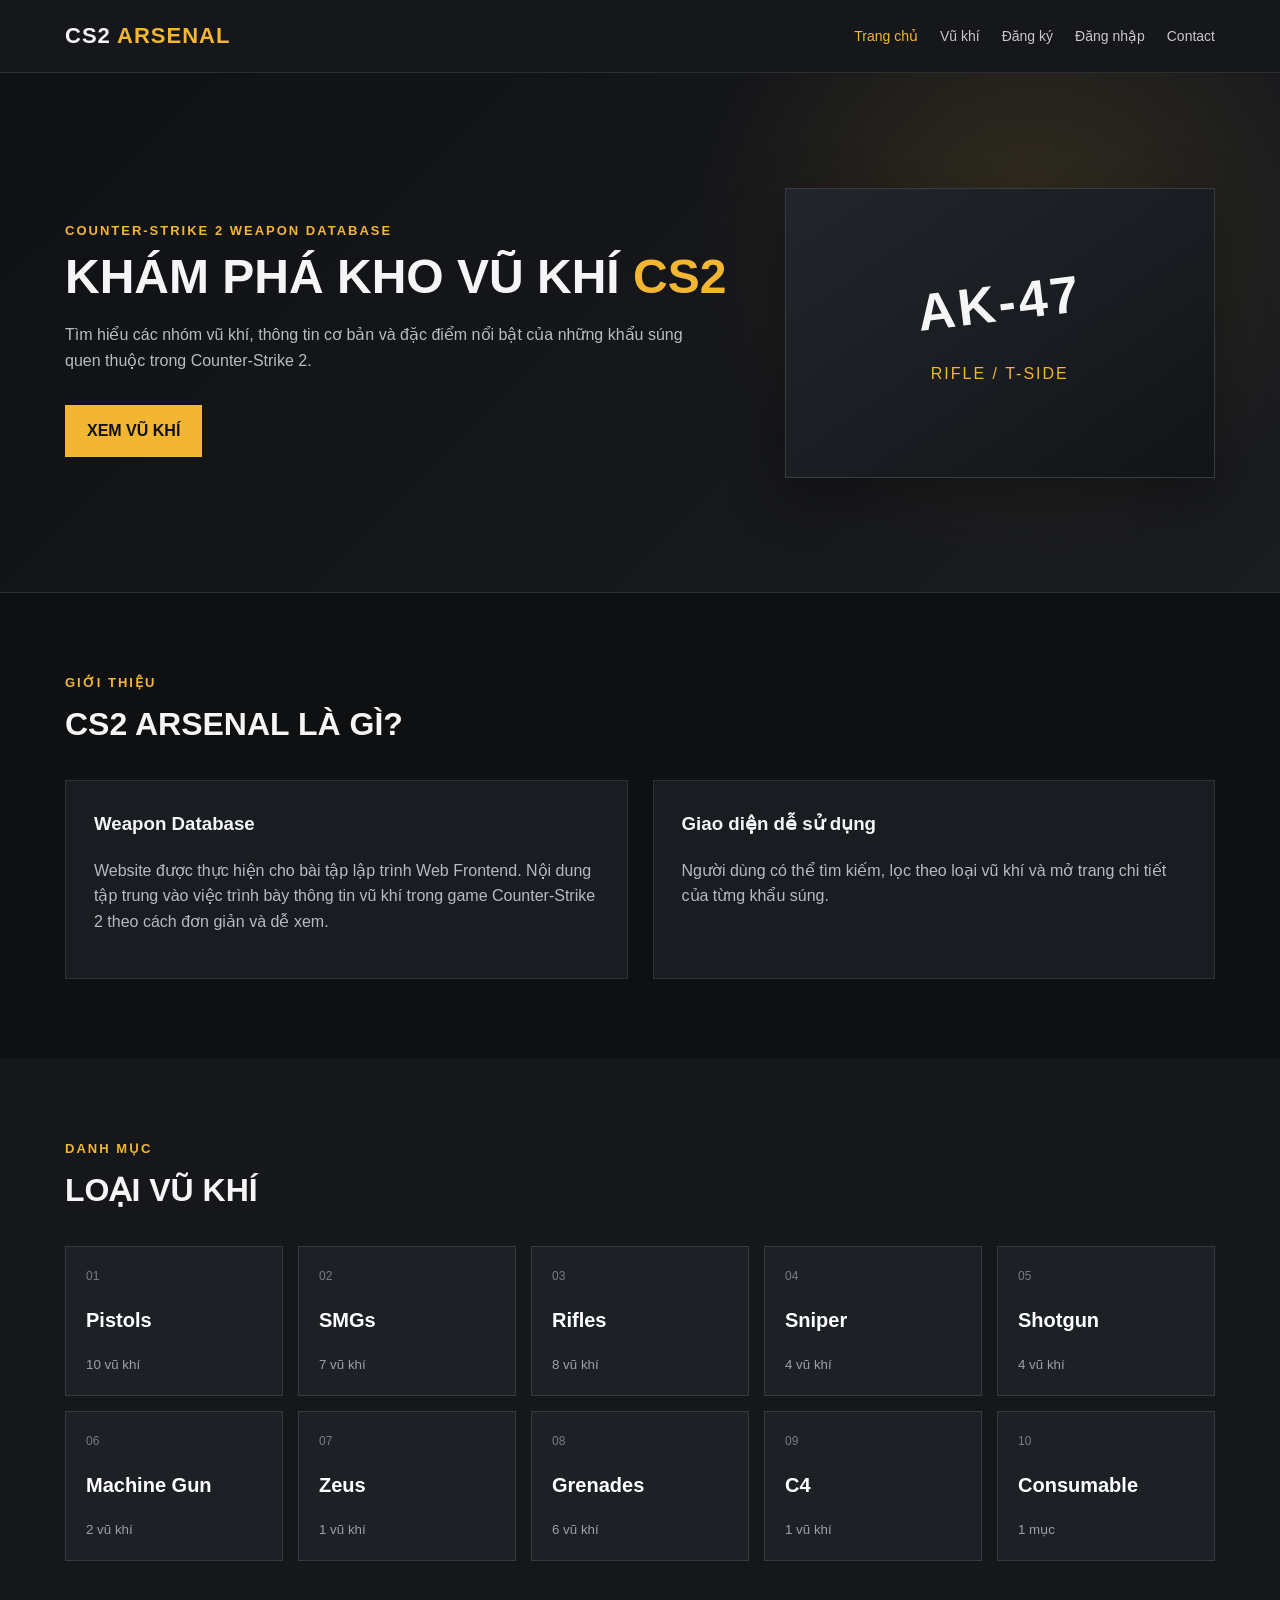
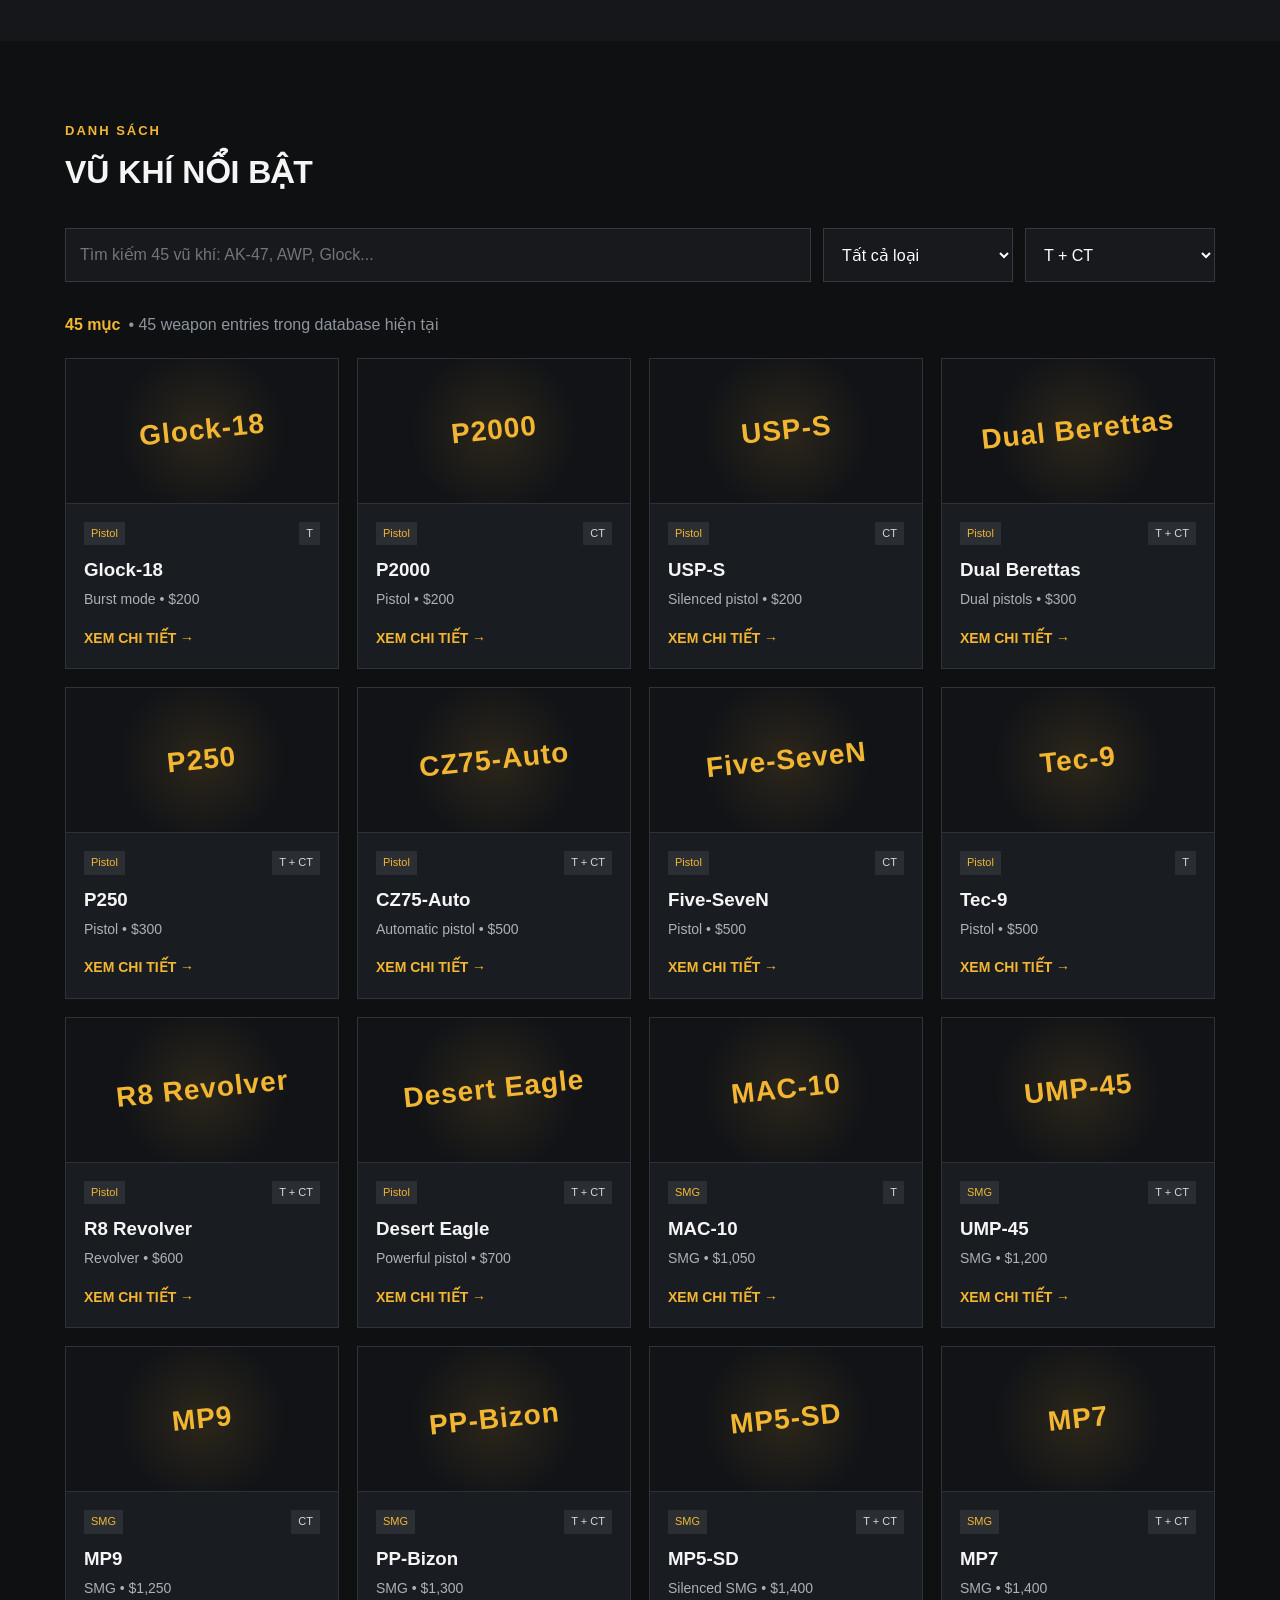
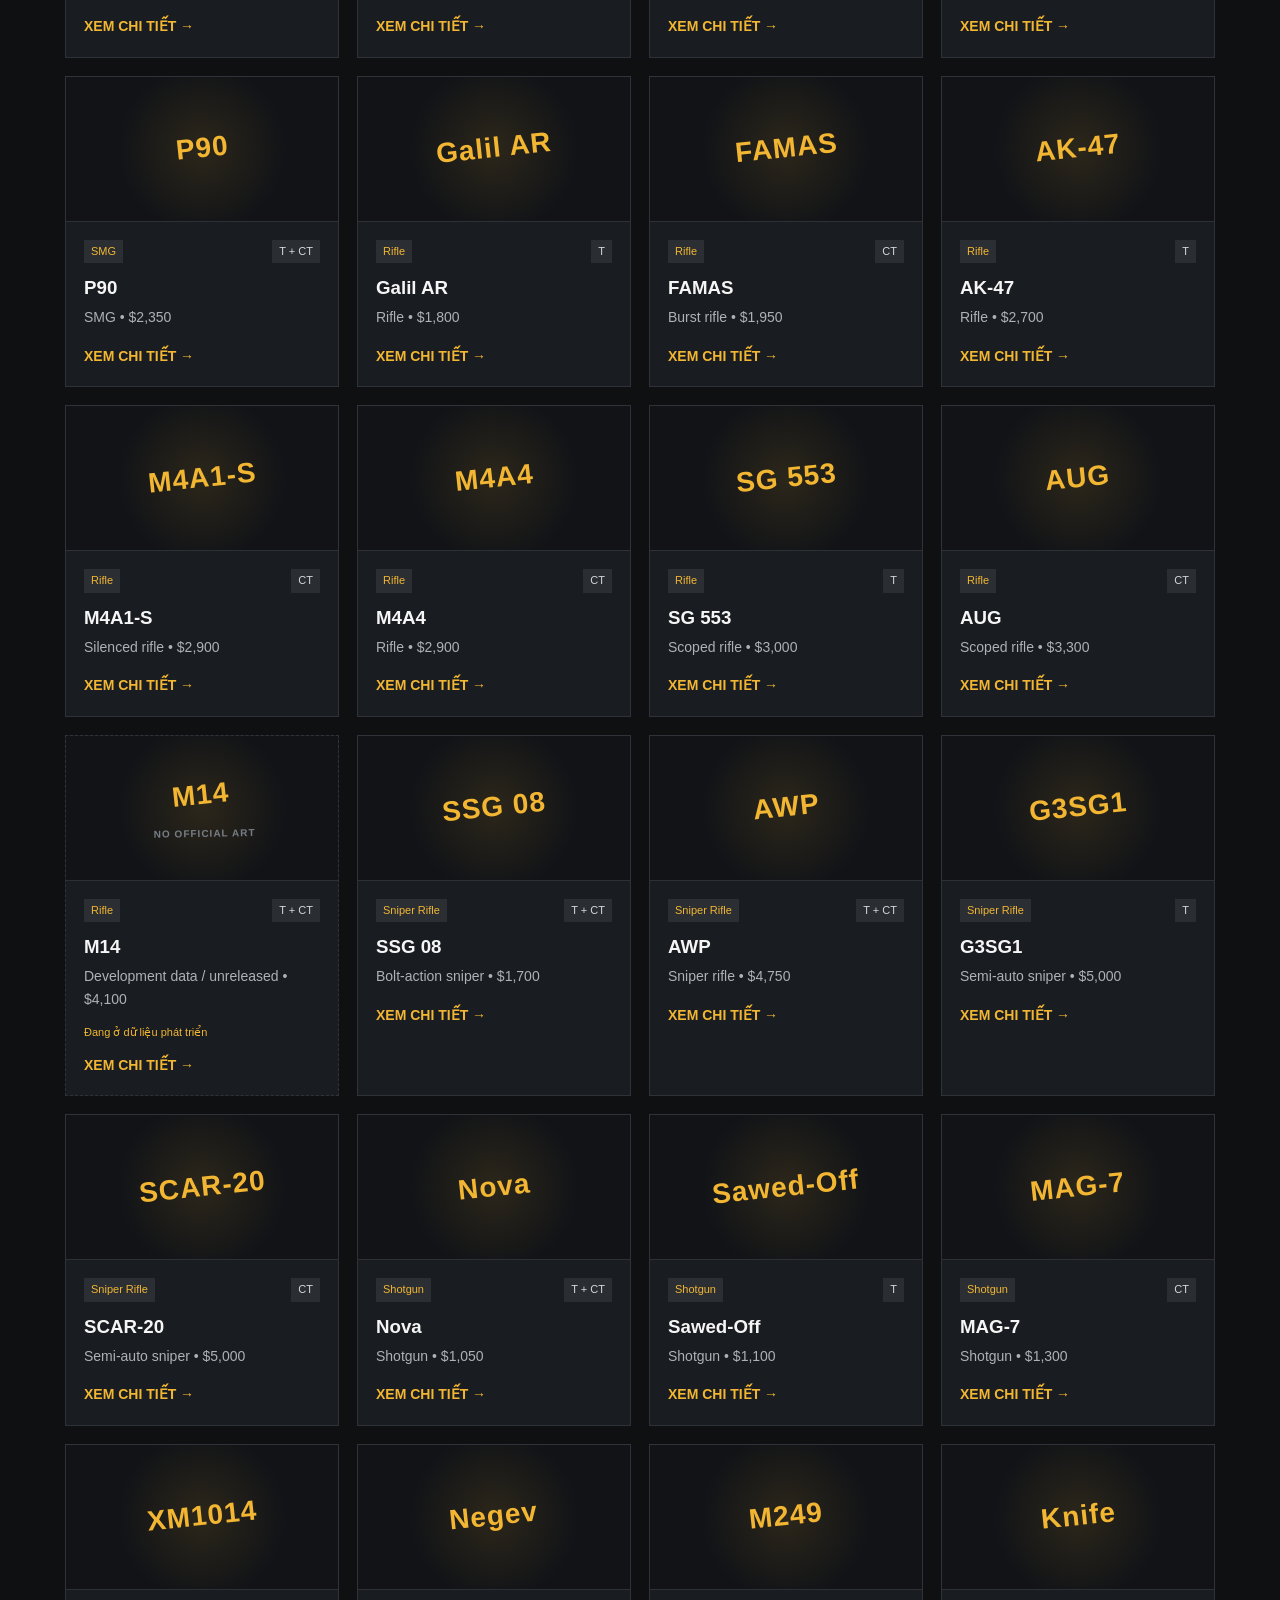
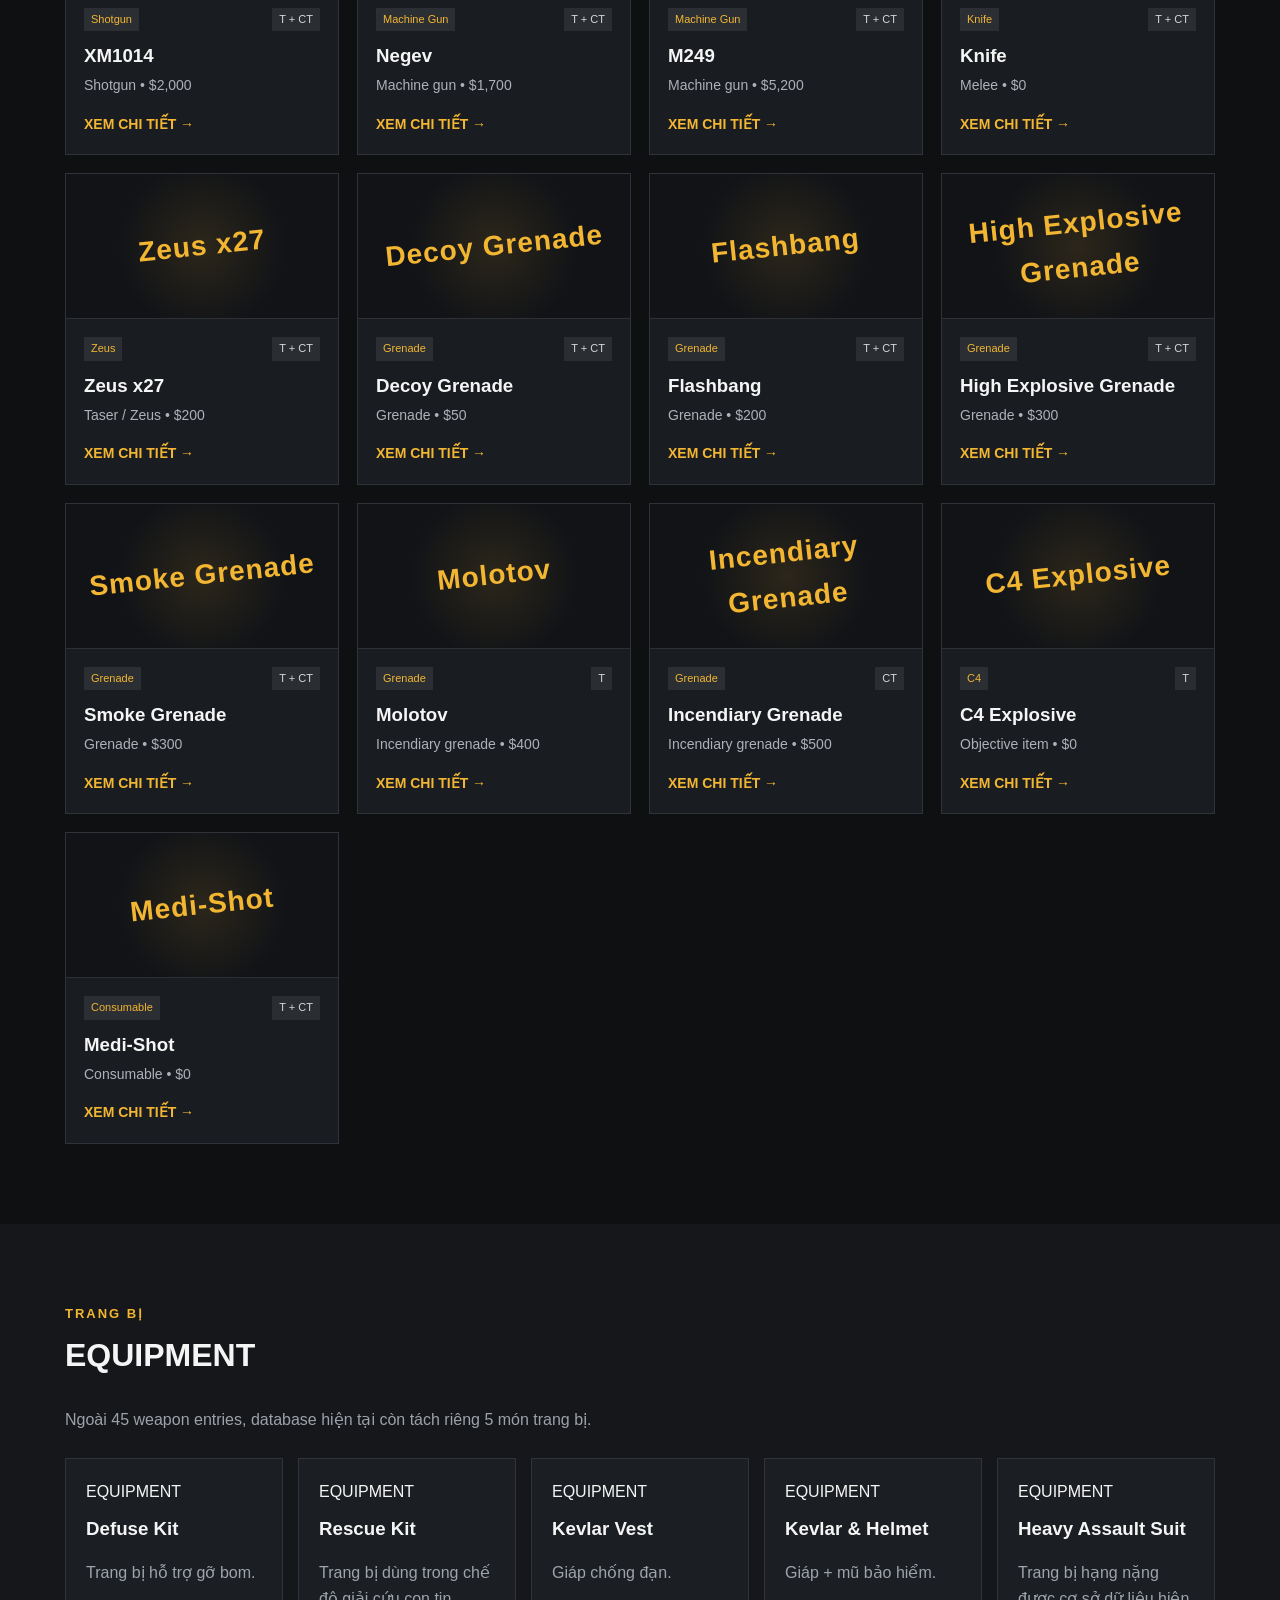
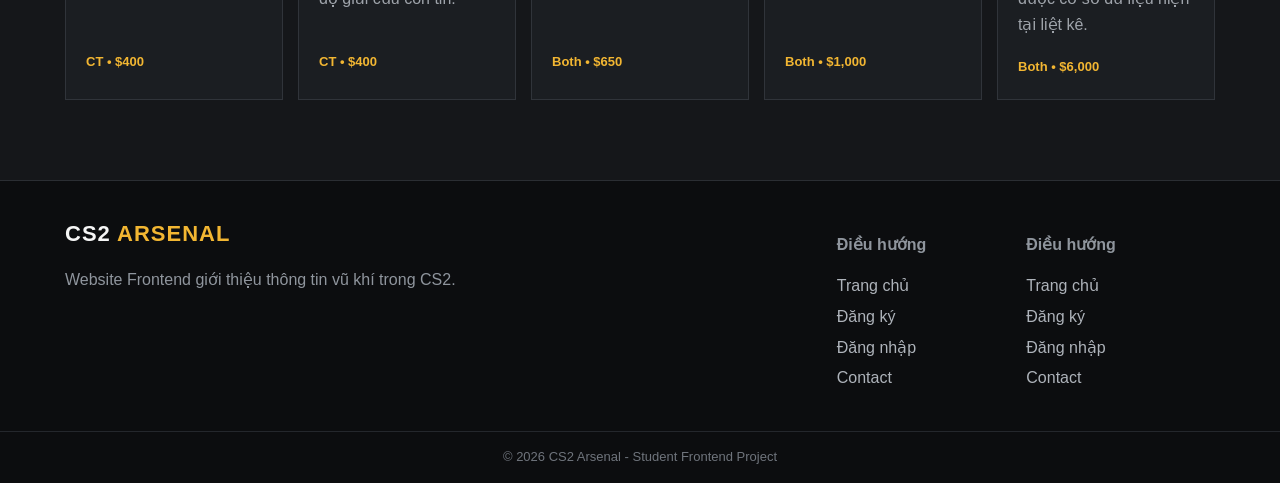
==== index.html @ f3b79645 "Initial commit: ASM project" ====
<!DOCTYPE html>
<html lang="vi">

<head>
    <meta charset="UTF-8">
    <meta name="viewport" content="width=device-width, initial-scale=1.0">
    <title>CS2 Arsenal - Weapon Database</title>
    <link rel="stylesheet" href="css/style.css">
</head>

<body>

    <header class="header">
        <div class="container nav-box">
            <a class="logo" href="index.html">CS2 <span>ARSENAL</span></a>

            <button class="menu-btn" id="menuBtn">☰</button>

            <nav id="mainNav">
                <a class="active" href="index.html">Trang chủ</a>
                <a href="detail.html?weapon=ak47">Vũ khí</a>
                <a href="register.html">Đăng ký</a>
                <a href="login.html">Đăng nhập</a>
                <a href="contact.html">Contact</a>
            </nav>
        </div>
    </header>

    <main>
        <section class="hero">
            <div class="container hero-content">
                <div class="hero-text">
                    <p class="small-title">COUNTER-STRIKE 2 WEAPON DATABASE</p>
                    <h1>KHÁM PHÁ KHO VŨ KHÍ <span>CS2</span></h1>
                    <p>
                        Tìm hiểu các nhóm vũ khí, thông tin cơ bản và đặc điểm
                        nổi bật của những khẩu súng quen thuộc trong Counter-Strike 2.
                    </p>
                    <a class="btn" href="#weapons">XEM VŨ KHÍ</a>
                </div>

                <div class="hero-card">
                    <div class="hero-gun">AK-47</div>
                    <p>RIFLE / T-SIDE</p>
                </div>
            </div>
        </section>

        <section class="section" id="about">
            <div class="container">
                <div class="section-title">
                    <p>GIỚI THIỆU</p>
                    <h2>CS2 ARSENAL LÀ GÌ?</h2>
                </div>

                <div class="about-grid">
                    <div class="info-box">
                        <h3>Weapon Database</h3>
                        <p>
                            Website được thực hiện cho bài tập lập trình Web Frontend.
                            Nội dung tập trung vào việc trình bày thông tin vũ khí trong game
                            Counter-Strike 2 theo cách đơn giản và dễ xem.
                        </p>
                    </div>

                    <div class="info-box">
                        <h3>Giao diện dễ sử dụng</h3>
                        <p>
                            Người dùng có thể tìm kiếm, lọc theo loại vũ khí và mở trang
                            chi tiết của từng khẩu súng.
                        </p>
                    </div>
                </div>
            </div>
        </section>

        <section class="section dark-section" id="categories">
            <div class="container">
                <div class="section-title">
                    <p>DANH MỤC</p>
                    <h2>LOẠI VŨ KHÍ</h2>
                </div>

                <div class="category-grid">
                    <button class="category-card category-btn" data-category="Pistol">
                        <span>01</span><strong>Pistols</strong><small>10 vũ khí</small>
                    </button>
                    <button class="category-card category-btn" data-category="SMG">
                        <span>02</span><strong>SMGs</strong><small>7 vũ khí</small>
                    </button>
                    <button class="category-card category-btn" data-category="Rifle">
                        <span>03</span><strong>Rifles</strong><small>8 vũ khí</small>
                    </button>
                    <button class="category-card category-btn" data-category="Sniper Rifle">
                        <span>04</span><strong>Sniper</strong><small>4 vũ khí</small>
                    </button>
                    <button class="category-card category-btn" data-category="Shotgun">
                        <span>05</span><strong>Shotgun</strong><small>4 vũ khí</small>
                    </button>
                    <button class="category-card category-btn" data-category="Machine Gun">
                        <span>06</span><strong>Machine Gun</strong><small>2 vũ khí</small>
                    </button>
                    <button class="category-card category-btn" data-category="Zeus">
                        <span>07</span><strong>Zeus</strong><small>1 vũ khí</small>
                    </button>
                    <button class="category-card category-btn" data-category="Grenade">
                        <span>08</span><strong>Grenades</strong><small>6 vũ khí</small>
                    </button>
                    <button class="category-card category-btn" data-category="C4">
                        <span>09</span><strong>C4</strong><small>1 vũ khí</small>
                    </button>
                    <button class="category-card category-btn" data-category="Consumable">
                        <span>10</span><strong>Consumable</strong><small>1 mục</small>
                    </button>
                </div>
            </div>
        </section>

        <section class="section" id="weapons">
            <div class="container">
                <div class="section-title">
                    <p>DANH SÁCH</p>
                    <h2>VŨ KHÍ NỔI BẬT</h2>
                </div>

                <div class="toolbar">
                    <input id="searchInput" type="text" placeholder="Tìm kiếm 45 vũ khí: AK-47, AWP, Glock...">

                    <select id="categorySelect">
                        <option value="All">Tất cả loại</option>
                        <option value="Pistol">Pistol</option>
                        <option value="SMG">SMG</option>
                        <option value="Rifle">Rifle</option>
                        <option value="Sniper Rifle">Sniper Rifle</option>
                        <option value="Shotgun">Shotgun</option>
                        <option value="Machine Gun">Machine Gun</option>
                        <option value="Knife">Knife</option>
                        <option value="Zeus">Zeus</option>
                        <option value="Grenade">Grenade</option>
                        <option value="C4">C4</option>
                        <option value="Consumable">Consumable</option>
                    </select>

                    <select id="teamSelect">
                        <option value="All">T + CT</option>
                        <option value="T">Chỉ phe T</option>
                        <option value="CT">Chỉ phe CT</option>
                        <option value="Both">Cả hai phe</option>
                    </select>
                </div>

                <div class="database-summary">
                    <strong><span id="weaponCount">45</span> mục</strong>
                    <span>• 45 weapon entries trong database hiện tại</span>
                </div>

                <div id="weaponList" class="weapon-grid"></div>
                <p id="emptyMessage" class="empty-message">Không tìm thấy vũ khí phù hợp.</p>
            </div>
        </section>

        <section class="section dark-section" id="equipment">
            <div class="container">
                <div class="section-title">
                    <p>TRANG BỊ</p>
                    <h2>EQUIPMENT</h2>
                </div>

                <p class="section-note">
                    Ngoài 45 weapon entries, database hiện tại còn tách riêng 5 món trang bị.
                </p>

                <div id="equipmentList" class="equipment-grid">
                </div>

            </div>
        </section>
    </main>

    <footer class="footer">
        <div class="container footer-box">
            <div>
                <a class="logo" href="index.html">CS2 <span>ARSENAL</span></a>
                <p>Website Frontend giới thiệu thông tin vũ khí trong CS2.</p>
            </div>
            <div style="display: flex; flex-direction: row; margin-left: 100px;">
                <div>
                    <p><strong>Điều hướng</strong></p>
                    <a href="index.html">Trang chủ</a>
                    <a href="register.html">Đăng ký</a>
                    <a href="login.html">Đăng nhập</a>
                    <a href="contact.html">Contact</a>
                </div>
                <div style="position: relative; left: 100px; ">
                    <p><strong>Điều hướng</strong></p>
                    <a href="index.html">Trang chủ</a>
                    <a href="register.html">Đăng ký</a>
                    <a href="login.html">Đăng nhập</a>
                    <a href="contact.html">Contact</a>
                </div>
            </div>
        </div>

        <div class="copyright">© 2026 CS2 Arsenal - Student Frontend Project</div>
    </footer>

    <script src="js/script.js"></script>
</body>

</html>
---- css/style.css ----
* {
    box-sizing: border-box;
}

html {
    scroll-behavior: smooth;
}

body {
    margin: 0;
    font-family: Arial, Helvetica, sans-serif;
    background: #0f1012;
    color: #f5f5f5;
    line-height: 1.6;
}

a {
    color: inherit;
}

button,
input,
select,
textarea {
    font: inherit;
}

.container {
    width: 90%;
    max-width: 1150px;
    margin: 0 auto;
}

/* HEADER */
.header {
    background: #15171a;
    border-bottom: 1px solid #2b2e33;
    position: sticky;
    top: 0;
    z-index: 10;
}

.nav-box {
    min-height: 72px;
    display: flex;
    align-items: center;
    justify-content: space-between;
    gap: 20px;
}

.logo {
    text-decoration: none;
    font-weight: 900;
    font-size: 22px;
    letter-spacing: 1px;
}

.logo span {
    color: #f2b632;
}

nav {
    display: flex;
    align-items: center;
    gap: 22px;
}

nav a {
    text-decoration: none;
    font-size: 14px;
    color: #c8c8c8;
}

nav a:hover,
nav a.active {
    color: #f2b632;
}

.menu-btn {
    display: none;
    border: 1px solid #383c42;
    background: #202329;
    color: white;
    padding: 8px 12px;
    cursor: pointer;
}

/* HERO */
.hero {
    min-height: 520px;
    display: flex;
    align-items: center;
    background:
        radial-gradient(circle at 80% 30%, rgba(242,182,50,0.13), transparent 30%),
        linear-gradient(135deg, #101114, #1a1c20);
    border-bottom: 1px solid #2b2e33;
}

.hero-content {
    display: grid;
    grid-template-columns: 1.4fr 0.9fr;
    gap: 50px;
    align-items: center;
}

.small-title {
    color: #f2b632;
    font-size: 13px;
    font-weight: bold;
    letter-spacing: 2px;
    margin-bottom: 8px;
}

.hero h1 {
    font-size: 48px;
    line-height: 1.05;
    margin: 10px 0 20px;
}

.hero h1 span {
    color: #f2b632;
}

.hero-text > p:not(.small-title) {
    color: #b8bcc2;
    max-width: 620px;
}

.btn {
    display: inline-block;
    margin-top: 16px;
    padding: 13px 22px;
    border: none;
    background: #f2b632;
    color: #111;
    font-weight: bold;
    text-decoration: none;
    cursor: pointer;
}

.btn:hover {
    background: #ffd26a;
}

.hero-card {
    height: 290px;
    border: 1px solid #373b42;
    background: linear-gradient(145deg, #22262c, #121417);
    display: flex;
    flex-direction: column;
    justify-content: center;
    align-items: center;
    box-shadow: 0 18px 50px rgba(0, 0, 0, 0.35);
}

.hero-gun {
    font-size: 52px;
    font-weight: 900;
    letter-spacing: 3px;
    transform: rotate(-7deg);
}

.hero-card p {
    color: #f2b632;
    letter-spacing: 2px;
}

/* SECTIONS */
.section {
    padding: 80px 0;
}

.dark-section {
    background: #15171a;
}

.section-title p {
    color: #f2b632;
    margin: 0;
    font-size: 13px;
    font-weight: bold;
    letter-spacing: 2px;
}

.section-title h2 {
    margin-top: 5px;
    font-size: 32px;
}

.about-grid {
    margin-top: 30px;
    display: grid;
    grid-template-columns: 1fr 1fr;
    gap: 25px;
}

.info-box {
    background: #191c20;
    border: 1px solid #2d3137;
    padding: 28px;
}

.info-box h3 {
    margin-top: 0;
}

.info-box p {
    color: #b7bbc1;
}

/* CATEGORY */
.category-grid {
    margin-top: 30px;
    display: grid;
    grid-template-columns: repeat(5, 1fr);
    gap: 15px;
}

.category-card {
    min-height: 150px;
    background: #1d2025;
    color: white;
    border: 1px solid #353941;
    padding: 20px;
    text-align: left;
    cursor: pointer;
    display: flex;
    flex-direction: column;
    justify-content: space-between;
}

.category-card:hover,
.category-card.selected {
    border-color: #f2b632;
    transform: translateY(-3px);
}

.category-card span {
    color: #777d86;
    font-size: 12px;
}

.category-card strong {
    font-size: 20px;
}

.category-card small {
    color: #9ca1a8;
}

/* WEAPONS */
.toolbar {
    margin: 30px 0;
    display: flex;
    gap: 12px;
}

.toolbar input,
.toolbar select,
.form-card input,
.form-card textarea {
    width: 100%;
    padding: 13px 14px;
    background: #17191d;
    border: 1px solid #343840;
    color: white;
    outline: none;
}

.toolbar input:focus,
.toolbar select:focus,
.form-card input:focus,
.form-card textarea:focus {
    border-color: #f2b632;
}

.toolbar input {
    flex: 1;
}

.toolbar select {
    width: 190px;
}

.weapon-grid {
    display: grid;
    grid-template-columns: repeat(4, 1fr);
    gap: 18px;
}

.weapon-card {
    background: #191c20;
    border: 1px solid #2f3339;
    overflow: hidden;
    transition: 0.2s;
}

.weapon-card:hover {
    transform: translateY(-4px);
    border-color: #f2b632;
}

.weapon-image {
    height: 145px;
    display: flex;
    align-items: center;
    justify-content: center;
    background:
        radial-gradient(circle, rgba(242,182,50,0.12), transparent 55%),
        #111317;
    border-bottom: 1px solid #2d3136;
}

.weapon-image span {
    font-weight: 900;
    font-size: 28px;
    letter-spacing: 1px;
    transform: rotate(-6deg);
}

.weapon-body {
    padding: 18px;
}

.weapon-body .tag {
    display: inline-block;
    font-size: 11px;
    background: #2b2f34;
    color: #f2b632;
    padding: 3px 7px;
}

.weapon-body h3 {
    margin: 10px 0 3px;
}

.weapon-body p {
    margin: 0 0 14px;
    color: #aeb2b8;
    font-size: 14px;
}

.weapon-link {
    color: #f2b632;
    text-decoration: none;
    font-weight: bold;
    font-size: 14px;
}

.empty-message {
    display: none;
    color: #aeb2b8;
    padding: 20px 0;
}

/* PAGE BANNER */
.page-banner {
    padding: 75px 0;
    background: linear-gradient(135deg, #15171a, #1f2228);
    border-bottom: 1px solid #2b2e33;
}

.page-banner p {
    color: #f2b632;
    letter-spacing: 2px;
    font-size: 13px;
}

.page-banner h1 {
    margin: 5px 0 0;
    font-size: 42px;
}

/* DETAIL */
.detail-layout {
    display: grid;
    grid-template-columns: 0.8fr 1.2fr;
    gap: 40px;
    align-items: start;
}

.detail-image {
    min-height: 380px;
    display: flex;
    align-items: center;
    justify-content: center;
    background:
        radial-gradient(circle, rgba(242,182,50,0.13), transparent 55%),
        #15171a;
    border: 1px solid #343840;
}

.detail-image span {
    font-size: 55px;
    font-weight: 900;
    transform: rotate(-7deg);
}

.detail-content .tag {
    color: #f2b632;
    font-size: 13px;
    letter-spacing: 1px;
}

.detail-content h1 {
    font-size: 46px;
    margin: 10px 0;
}

.detail-content > p {
    color: #b9bdc3;
}

.stats-table {
    width: 100%;
    border-collapse: collapse;
    margin-top: 25px;
}

.stats-table td {
    border-bottom: 1px solid #2d3137;
    padding: 12px;
}

.stats-table td:first-child {
    color: #8f959d;
    width: 35%;
}

.detail-note {
    margin-top: 25px;
    padding: 15px;
    border-left: 3px solid #f2b632;
    background: #191c20;
    color: #b8bcc2;
}

/* FORMS */
.form-section {
    min-height: calc(100vh - 72px);
    display: flex;
    justify-content: center;
    align-items: center;
    padding: 60px 20px;
}

.form-card {
    width: 100%;
    max-width: 510px;
    background: #191c20;
    border: 1px solid #343840;
    padding: 35px;
}

.form-card h1 {
    margin: 5px 0;
}

.form-note {
    color: #949aa2;
    font-size: 14px;
}

.form-card label {
    display: block;
    margin: 18px 0 7px;
    font-size: 14px;
}

.password-box {
    display: flex;
    gap: 8px;
}

.password-box input {
    flex: 1;
}

.show-password {
    padding: 0 14px;
    background: #2a2e34;
    color: white;
    border: 1px solid #3a3e46;
    cursor: pointer;
}

.full-btn {
    width: 100%;
    margin-top: 24px;
}

.form-message {
    min-height: 24px;
    color: #f2b632;
    margin-top: 12px;
}

.switch-form {
    text-align: center;
    color: #999fa7;
    margin-top: 25px;
}

.switch-form a {
    color: #f2b632;
    text-decoration: none;
}

/* CONTACT */
.contact-grid {
    display: grid;
    grid-template-columns: 1fr 1fr;
    gap: 45px;
    align-items: start;
}

.contact-info h2 {
    font-size: 34px;
}

.contact-info > p:not(.small-title) {
    color: #adb1b7;
}

.contact-item {
    border-bottom: 1px solid #2e3238;
    padding: 18px 0;
}

.contact-item span {
    display: block;
    color: #777e87;
    font-size: 12px;
}

.contact-item strong {
    display: block;
    margin-top: 4px;
}

.contact-card {
    max-width: none;
}

/* FOOTER */
.footer {
    background: #0c0d0f;
    border-top: 1px solid #2b2e33;
}

.footer-box {
    padding: 35px 0;
    display: grid;
    grid-template-columns: 1.3fr 1fr;
    gap: 50px;
}

.footer p {
    color: #8f959d;
}

.footer-box > div:last-child a {
    display: block;
    color: #aeb3ba;
    text-decoration: none;
    margin: 5px 0;
}

.footer-box > div:last-child a:hover {
    color: #f2b632;
}

.copyright {
    text-align: center;
    padding: 15px;
    color: #6f747c;
    font-size: 13px;
    border-top: 1px solid #24272c;
}

/* MOBILE */
@media (max-width: 900px) {
    .weapon-grid {
        grid-template-columns: repeat(2, 1fr);
    }

    .category-grid {
        grid-template-columns: repeat(2, 1fr);
    }

    .hero-content,
    .detail-layout,
    .contact-grid,
    .about-grid {
        grid-template-columns: 1fr;
    }

    .hero {
        padding: 60px 0;
    }

    .hero-card {
        height: 220px;
    }
}

@media (max-width: 650px) {
    .nav-box {
        position: relative;
    }

    .menu-btn {
        display: block;
    }

    nav {
        display: none;
        position: absolute;
        right: 0;
        top: 72px;
        width: 220px;
        padding: 15px;
        background: #17191d;
        border: 1px solid #33373e;
        flex-direction: column;
        align-items: flex-start;
    }

    nav.show {
        display: flex;
    }

    nav a {
        padding: 8px 5px;
        width: 100%;
    }

    .hero h1 {
        font-size: 36px;
    }

    .page-banner h1 {
        font-size: 32px;
    }

    .toolbar {
        flex-direction: column;
    }

    .toolbar select {
        width: 100%;
    }

    .weapon-grid {
        grid-template-columns: 1fr;
    }

    .category-grid {
        grid-template-columns: 1fr;
    }

    .form-card {
        padding: 24px;
    }

    .footer-box {
        grid-template-columns: 1fr;
    }
}

/* FULL DATABASE ADDITIONS */
.toolbar {
    flex-wrap: wrap;
}

.toolbar input {
    min-width: 220px;
}

.database-summary {
    display: flex;
    gap: 8px;
    color: #8f959d;
    margin-bottom: 20px;
}

.database-summary strong {
    color: #f2b632;
}

.section-note {
    color: #9da2aa;
    margin-bottom: 25px;
}

.card-top,
.detail-tags {
    display: flex;
    align-items: center;
    justify-content: space-between;
    gap: 8px;
}

.team-tag {
    display: inline-block;
    font-size: 11px;
    color: #d5d7da;
    background: #2a2d32;
    padding: 3px 7px;
}

.weapon-card.development {
    border-style: dashed;
}

.dev-label {
    display: block;
    color: #f2b632;
    font-size: 11px;
    margin-bottom: 10px;
}

.equipment-grid {
    display: grid;
    grid-template-columns: repeat(5, 1fr);
    gap: 15px;
}

.equipment-card {
    background: #1b1e22;
    border: 1px solid #30343a;
    padding: 20px;
}

.equipment-card h3 {
    margin: 10px 0 5px;
}

.equipment-card p {
    color: #9fa4ab;
    min-height: 72px;
}

.equipment-card strong {
    color: #f2b632;
    font-size: 13px;
}

.detail-tags {
    justify-content: flex-start;
}

@media (max-width: 1000px) {
    .equipment-grid {
        grid-template-columns: repeat(2, 1fr);
    }
}

@media (max-width: 650px) {
    .equipment-grid {
        grid-template-columns: 1fr;
    }
}

/* REAL WEAPON IMAGES */
.weapon-image img {
    width: 94%;
    height: 125px;
    object-fit: contain;
    display: block;
}

.image-fallback {
    display: none;
    color: #f2b632;
    font-size: 27px;
    font-weight: 900;
    letter-spacing: 1px;
    text-align: center;
    transform: rotate(-5deg);
}

.image-fallback.no-art {
    display: flex;
    flex-direction: column;
    align-items: center;
    gap: 8px;
}

.image-fallback.no-art small {
    font-size: 10px;
    letter-spacing: 1px;
    color: #777e87;
    transform: rotate(5deg);
}

.detail-image img {
    width: 96%;
    max-width: 620px;
    max-height: 340px;
    object-fit: contain;
}

.detail-image .image-fallback {
    font-size: 48px;
}
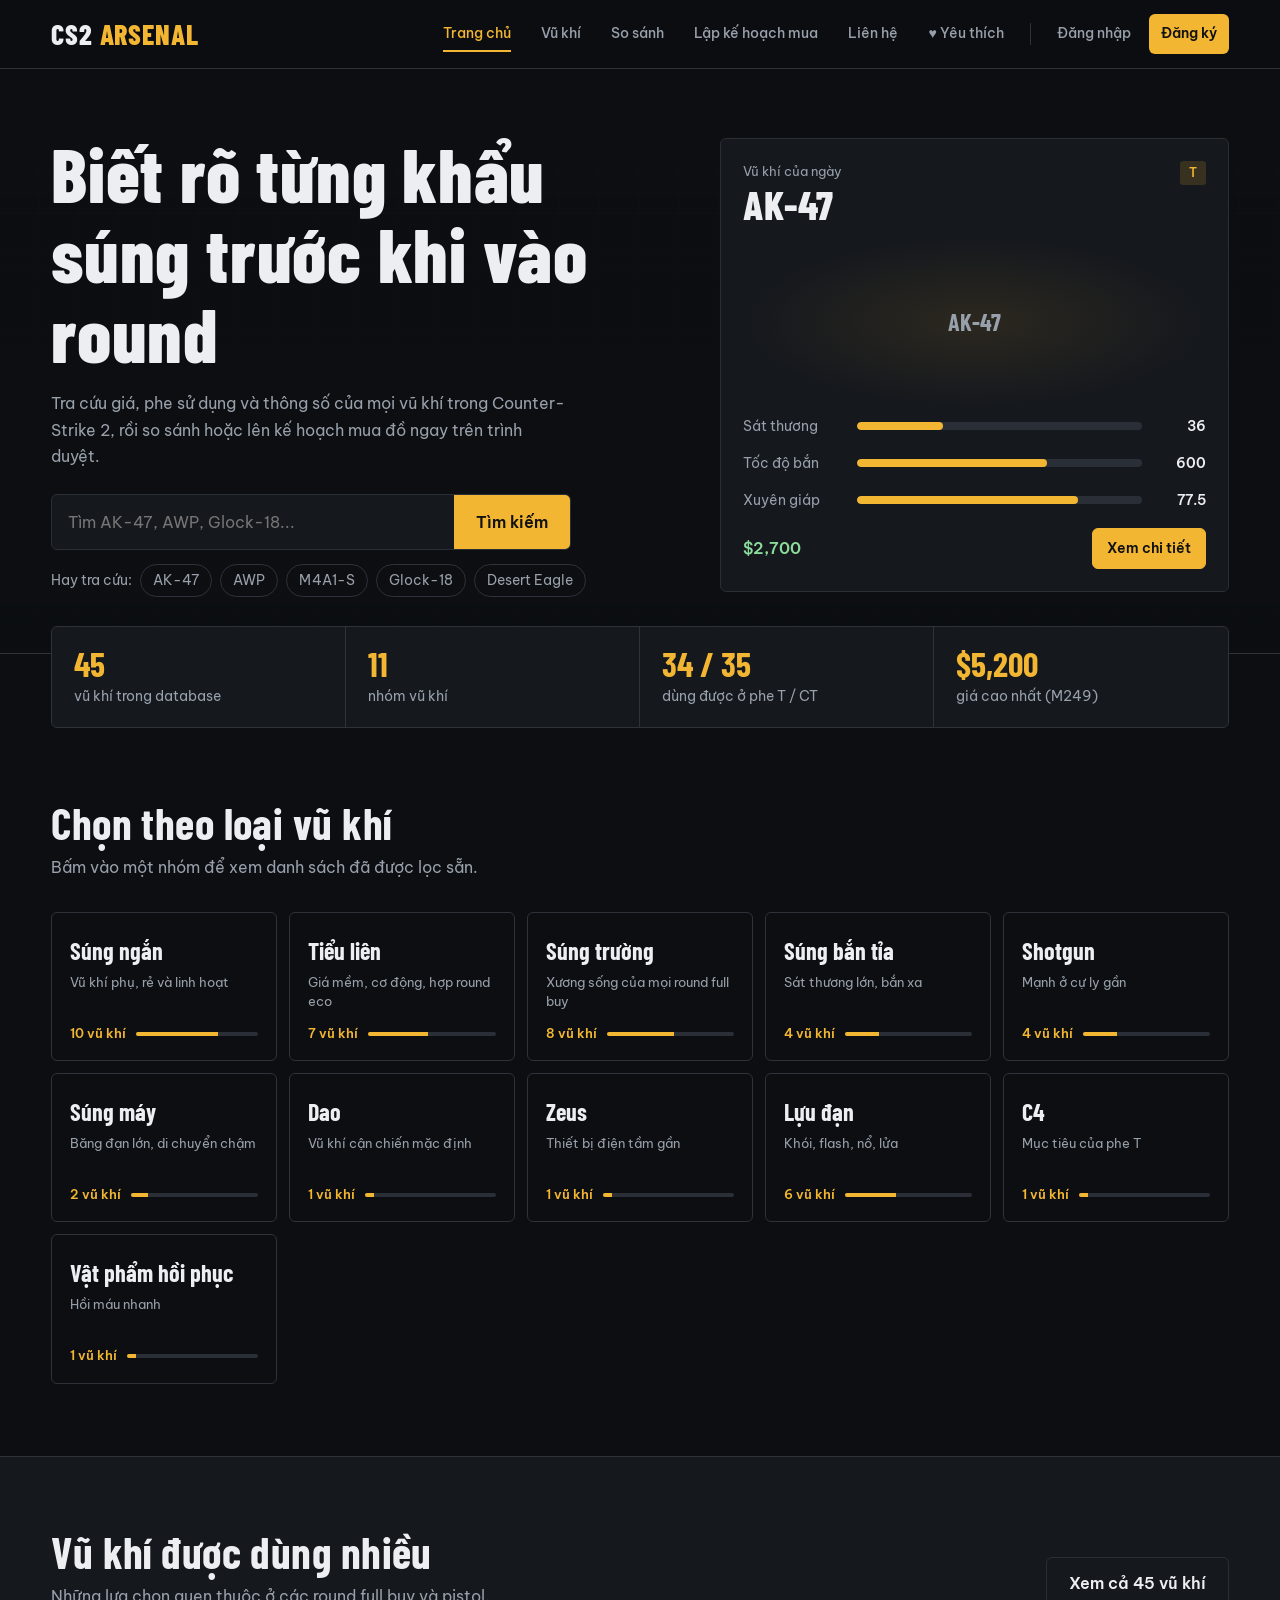
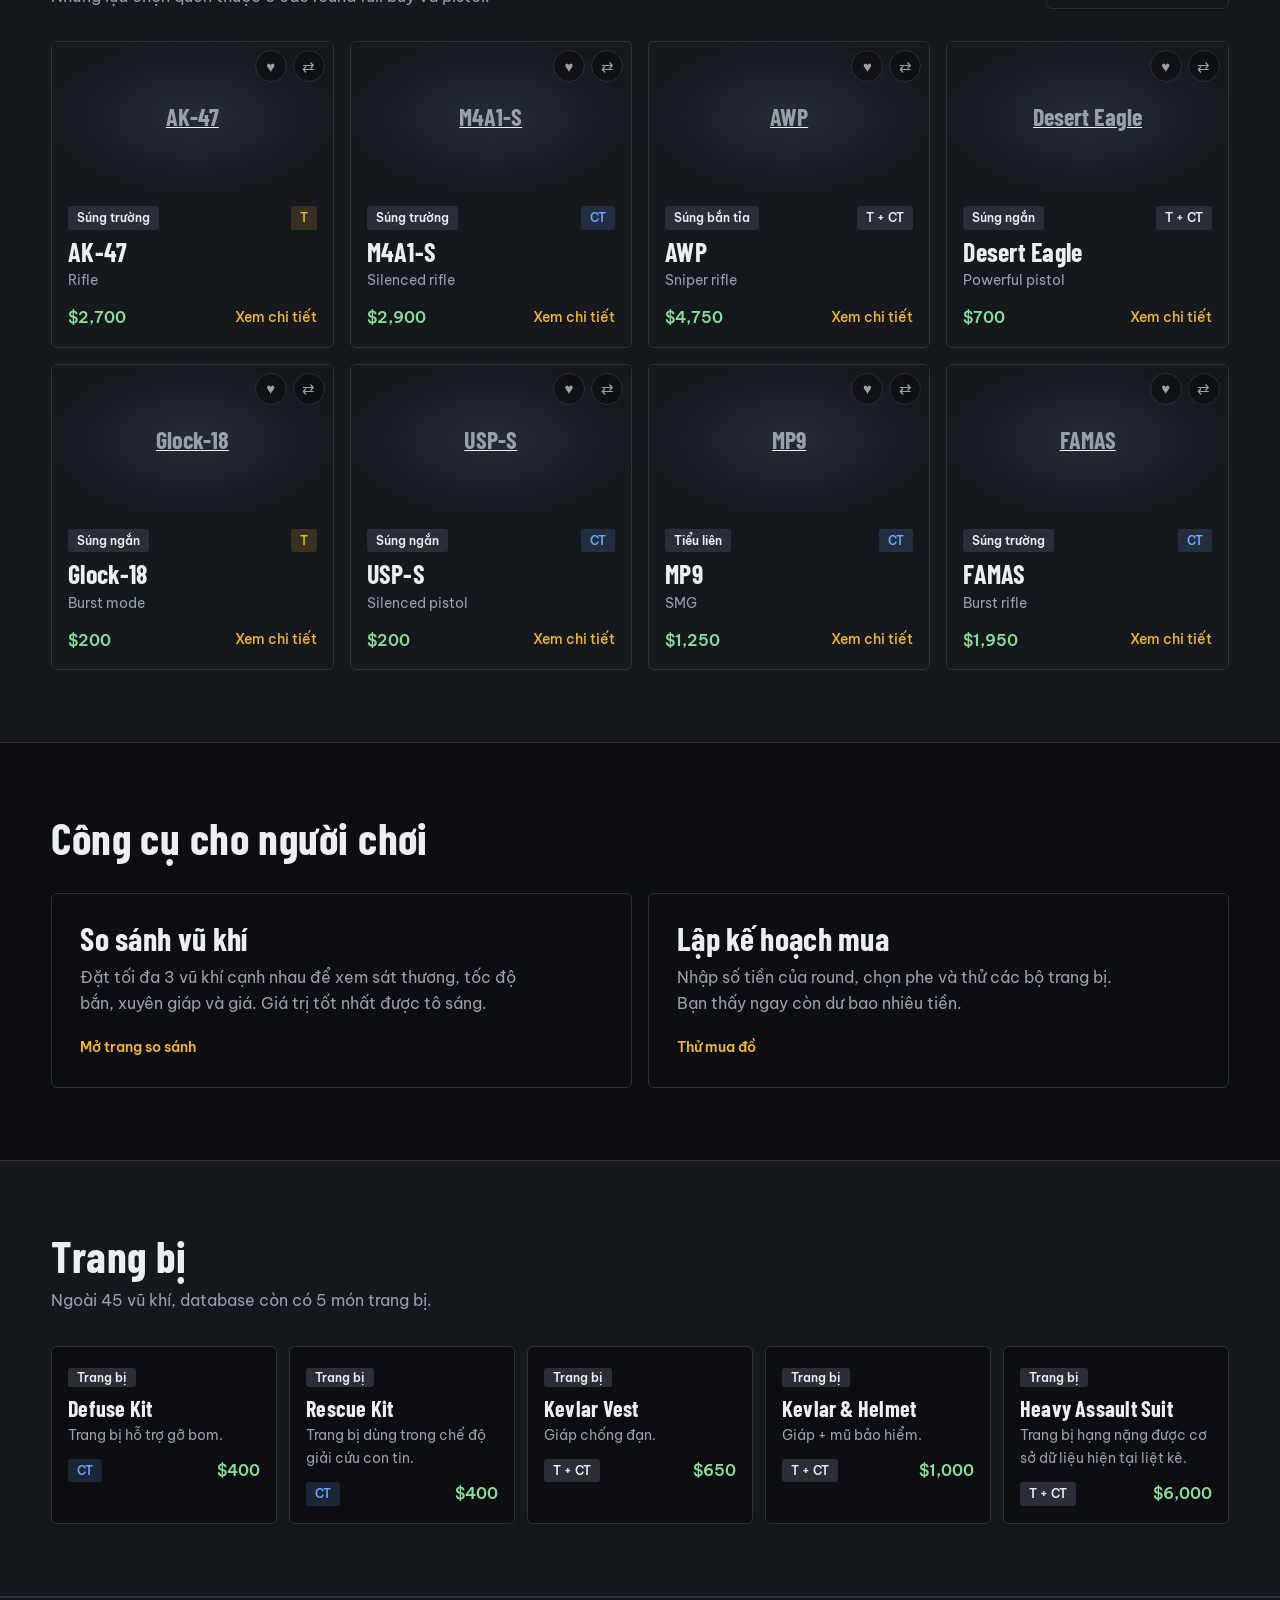
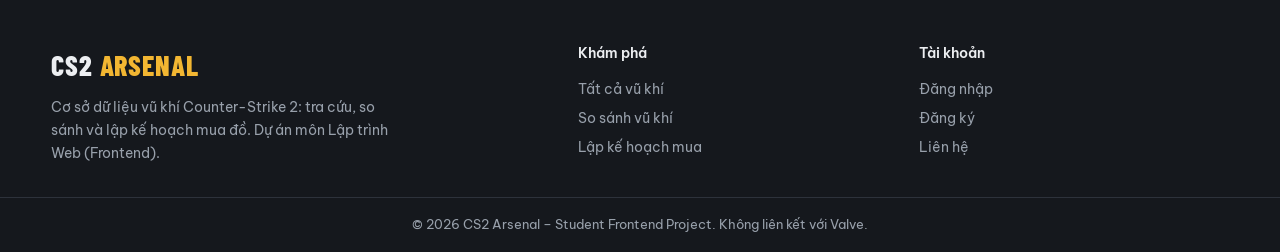
==== commit ef2d87ff: "feat: add compare, loadout, weapons pages and refactor JS modules" ====
--- a/index.html
+++ b/index.html
@@ -1,210 +1,107 @@
 <!DOCTYPE html>
 <html lang="vi">
-
 <head>
     <meta charset="UTF-8">
     <meta name="viewport" content="width=device-width, initial-scale=1.0">
-    <title>CS2 Arsenal - Weapon Database</title>
+    <title>CS2 Arsenal - Cơ sở dữ liệu vũ khí Counter-Strike 2</title>
+    <meta name="description" content="Tra cứu 45 vũ khí và trang bị Counter-Strike 2: thông số, giá, phe sử dụng. So sánh vũ khí và lập kế hoạch mua đồ.">
+    <meta name="theme-color" content="#0c0e11">
+    <meta property="og:title" content="CS2 Arsenal - Cơ sở dữ liệu vũ khí Counter-Strike 2">
+    <meta property="og:description" content="Tra cứu 45 vũ khí và trang bị Counter-Strike 2: thông số, giá, phe sử dụng. So sánh vũ khí và lập kế hoạch mua đồ.">
+    <link rel="icon" href="images/favicon.svg" type="image/svg+xml">
+    <link rel="preconnect" href="https://fonts.googleapis.com">
+    <link rel="preconnect" href="https://fonts.gstatic.com" crossorigin>
+    <link href="https://fonts.googleapis.com/css2?family=Barlow+Condensed:wght@600;700;800&family=Be+Vietnam+Pro:wght@400;500;600&display=swap" rel="stylesheet">
     <link rel="stylesheet" href="css/style.css">
 </head>
+<body data-page="home">
+    <a class="skip-link" href="#main">Bỏ qua điều hướng</a>
+    <div id="siteHeader"></div>
 
-<body>
-
-    <header class="header">
-        <div class="container nav-box">
-            <a class="logo" href="index.html">CS2 <span>ARSENAL</span></a>
-
-            <button class="menu-btn" id="menuBtn">☰</button>
-
-            <nav id="mainNav">
-                <a class="active" href="index.html">Trang chủ</a>
-                <a href="detail.html?weapon=ak47">Vũ khí</a>
-                <a href="register.html">Đăng ký</a>
-                <a href="login.html">Đăng nhập</a>
-                <a href="contact.html">Contact</a>
-            </nav>
-        </div>
-    </header>
-
-    <main>
+    <main id="main">
         <section class="hero">
             <div class="container hero-content">
-                <div class="hero-text">
-                    <p class="small-title">COUNTER-STRIKE 2 WEAPON DATABASE</p>
-                    <h1>KHÁM PHÁ KHO VŨ KHÍ <span>CS2</span></h1>
-                    <p>
-                        Tìm hiểu các nhóm vũ khí, thông tin cơ bản và đặc điểm
-                        nổi bật của những khẩu súng quen thuộc trong Counter-Strike 2.
+                <div>
+                    <h1>Biết rõ từng khẩu súng trước khi vào round</h1>
+                    <p class="hero-lead">
+                        Tra cứu giá, phe sử dụng và thông số của mọi vũ khí trong Counter-Strike 2,
+                        rồi so sánh hoặc lên kế hoạch mua đồ ngay trên trình duyệt.
                     </p>
-                    <a class="btn" href="#weapons">XEM VŨ KHÍ</a>
+                    <form class="hero-search" id="heroSearch" role="search">
+                        <label class="sr-only" for="heroQuery" style="position:absolute;left:-999px">Tìm vũ khí</label>
+                        <input id="heroQuery" type="search" placeholder="Tìm AK-47, AWP, Glock-18..." autocomplete="off">
+                        <button type="submit">Tìm kiếm</button>
+                    </form>
+                    <div class="quick-picks" id="quickPicks"><span>Hay tra cứu:</span></div>
                 </div>
 
-                <div class="hero-card">
-                    <div class="hero-gun">AK-47</div>
-                    <p>RIFLE / T-SIDE</p>
+                <aside class="inspect" id="inspectPanel" aria-label="Vũ khí nổi bật hôm nay"></aside>
+            </div>
+        </section>
+
+        <div class="container">
+            <div class="stat-strip" id="statStrip"></div>
+        </div>
+
+        <section class="section" id="categories">
+            <div class="container">
+                <div class="section-title">
+                    <h2>Chọn theo loại vũ khí</h2>
+                    <p>Bấm vào một nhóm để xem danh sách đã được lọc sẵn.</p>
+                </div>
+                <div class="category-grid" id="categoryGrid"></div>
+            </div>
+        </section>
+
+        <section class="section alt" id="featured">
+            <div class="container">
+                <div class="section-title row">
+                    <div>
+                        <h2>Vũ khí được dùng nhiều</h2>
+                        <p>Những lựa chọn quen thuộc ở các round full buy và pistol.</p>
+                    </div>
+                    <a class="btn ghost" href="weapons.html">Xem cả 45 vũ khí</a>
+                </div>
+                <div class="weapon-grid" id="featuredList"></div>
+            </div>
+        </section>
+
+        <section class="section" id="tools">
+            <div class="container">
+                <div class="section-title">
+                    <h2>Công cụ cho người chơi</h2>
+                </div>
+                <div class="tool-grid">
+                    <a class="tool-card" href="compare.html">
+                        <h3>So sánh vũ khí</h3>
+                        <p>Đặt tối đa 3 vũ khí cạnh nhau để xem sát thương, tốc độ bắn, xuyên giáp và giá. Giá trị tốt nhất được tô sáng.</p>
+                        <span>Mở trang so sánh</span>
+                    </a>
+                    <a class="tool-card" href="loadout.html">
+                        <h3>Lập kế hoạch mua</h3>
+                        <p>Nhập số tiền của round, chọn phe và thử các bộ trang bị. Bạn thấy ngay còn dư bao nhiêu tiền.</p>
+                        <span>Thử mua đồ</span>
+                    </a>
                 </div>
             </div>
         </section>
 
-        <section class="section" id="about">
+        <section class="section alt" id="equipment">
             <div class="container">
                 <div class="section-title">
-                    <p>GIỚI THIỆU</p>
-                    <h2>CS2 ARSENAL LÀ GÌ?</h2>
+                    <h2>Trang bị</h2>
+                    <p id="equipmentNote"></p>
                 </div>
-
-                <div class="about-grid">
-                    <div class="info-box">
-                        <h3>Weapon Database</h3>
-                        <p>
-                            Website được thực hiện cho bài tập lập trình Web Frontend.
-                            Nội dung tập trung vào việc trình bày thông tin vũ khí trong game
-                            Counter-Strike 2 theo cách đơn giản và dễ xem.
-                        </p>
-                    </div>
-
-                    <div class="info-box">
-                        <h3>Giao diện dễ sử dụng</h3>
-                        <p>
-                            Người dùng có thể tìm kiếm, lọc theo loại vũ khí và mở trang
-                            chi tiết của từng khẩu súng.
-                        </p>
-                    </div>
-                </div>
-            </div>
-        </section>
-
-        <section class="section dark-section" id="categories">
-            <div class="container">
-                <div class="section-title">
-                    <p>DANH MỤC</p>
-                    <h2>LOẠI VŨ KHÍ</h2>
-                </div>
-
-                <div class="category-grid">
-                    <button class="category-card category-btn" data-category="Pistol">
-                        <span>01</span><strong>Pistols</strong><small>10 vũ khí</small>
-                    </button>
-                    <button class="category-card category-btn" data-category="SMG">
-                        <span>02</span><strong>SMGs</strong><small>7 vũ khí</small>
-                    </button>
-                    <button class="category-card category-btn" data-category="Rifle">
-                        <span>03</span><strong>Rifles</strong><small>8 vũ khí</small>
-                    </button>
-                    <button class="category-card category-btn" data-category="Sniper Rifle">
-                        <span>04</span><strong>Sniper</strong><small>4 vũ khí</small>
-                    </button>
-                    <button class="category-card category-btn" data-category="Shotgun">
-                        <span>05</span><strong>Shotgun</strong><small>4 vũ khí</small>
-                    </button>
-                    <button class="category-card category-btn" data-category="Machine Gun">
-                        <span>06</span><strong>Machine Gun</strong><small>2 vũ khí</small>
-                    </button>
-                    <button class="category-card category-btn" data-category="Zeus">
-                        <span>07</span><strong>Zeus</strong><small>1 vũ khí</small>
-                    </button>
-                    <button class="category-card category-btn" data-category="Grenade">
-                        <span>08</span><strong>Grenades</strong><small>6 vũ khí</small>
-                    </button>
-                    <button class="category-card category-btn" data-category="C4">
-                        <span>09</span><strong>C4</strong><small>1 vũ khí</small>
-                    </button>
-                    <button class="category-card category-btn" data-category="Consumable">
-                        <span>10</span><strong>Consumable</strong><small>1 mục</small>
-                    </button>
-                </div>
-            </div>
-        </section>
-
-        <section class="section" id="weapons">
-            <div class="container">
-                <div class="section-title">
-                    <p>DANH SÁCH</p>
-                    <h2>VŨ KHÍ NỔI BẬT</h2>
-                </div>
-
-                <div class="toolbar">
-                    <input id="searchInput" type="text" placeholder="Tìm kiếm 45 vũ khí: AK-47, AWP, Glock...">
-
-                    <select id="categorySelect">
-                        <option value="All">Tất cả loại</option>
-                        <option value="Pistol">Pistol</option>
-                        <option value="SMG">SMG</option>
-                        <option value="Rifle">Rifle</option>
-                        <option value="Sniper Rifle">Sniper Rifle</option>
-                        <option value="Shotgun">Shotgun</option>
-                        <option value="Machine Gun">Machine Gun</option>
-                        <option value="Knife">Knife</option>
-                        <option value="Zeus">Zeus</option>
-                        <option value="Grenade">Grenade</option>
-                        <option value="C4">C4</option>
-                        <option value="Consumable">Consumable</option>
-                    </select>
-
-                    <select id="teamSelect">
-                        <option value="All">T + CT</option>
-                        <option value="T">Chỉ phe T</option>
-                        <option value="CT">Chỉ phe CT</option>
-                        <option value="Both">Cả hai phe</option>
-                    </select>
-                </div>
-
-                <div class="database-summary">
-                    <strong><span id="weaponCount">45</span> mục</strong>
-                    <span>• 45 weapon entries trong database hiện tại</span>
-                </div>
-
-                <div id="weaponList" class="weapon-grid"></div>
-                <p id="emptyMessage" class="empty-message">Không tìm thấy vũ khí phù hợp.</p>
-            </div>
-        </section>
-
-        <section class="section dark-section" id="equipment">
-            <div class="container">
-                <div class="section-title">
-                    <p>TRANG BỊ</p>
-                    <h2>EQUIPMENT</h2>
-                </div>
-
-                <p class="section-note">
-                    Ngoài 45 weapon entries, database hiện tại còn tách riêng 5 món trang bị.
-                </p>
-
-                <div id="equipmentList" class="equipment-grid">
-                </div>
-
+                <div id="equipmentList" class="equipment-grid"></div>
             </div>
         </section>
     </main>
 
-    <footer class="footer">
-        <div class="container footer-box">
-            <div>
-                <a class="logo" href="index.html">CS2 <span>ARSENAL</span></a>
-                <p>Website Frontend giới thiệu thông tin vũ khí trong CS2.</p>
-            </div>
-            <div style="display: flex; flex-direction: row; margin-left: 100px;">
-                <div>
-                    <p><strong>Điều hướng</strong></p>
-                    <a href="index.html">Trang chủ</a>
-                    <a href="register.html">Đăng ký</a>
-                    <a href="login.html">Đăng nhập</a>
-                    <a href="contact.html">Contact</a>
-                </div>
-                <div style="position: relative; left: 100px; ">
-                    <p><strong>Điều hướng</strong></p>
-                    <a href="index.html">Trang chủ</a>
-                    <a href="register.html">Đăng ký</a>
-                    <a href="login.html">Đăng nhập</a>
-                    <a href="contact.html">Contact</a>
-                </div>
-            </div>
-        </div>
+    <div id="siteFooter"></div>
 
-        <div class="copyright">© 2026 CS2 Arsenal - Student Frontend Project</div>
-    </footer>
-
-    <script src="js/script.js"></script>
+    <noscript><p style="padding:16px;text-align:center">Website cần bật JavaScript để hiển thị dữ liệu vũ khí.</p></noscript>
+    <script src="js/data.js"></script>
+    <script src="js/app.js"></script>
+    <script src="js/home.js"></script>
 </body>
-
-</html>+</html>
--- a/css/style.css
+++ b/css/style.css
@@ -1,47 +1,88 @@
-* {
-    box-sizing: border-box;
-}
-
-html {
-    scroll-behavior: smooth;
-}
+/* ==========================================================
+   CS2 ARSENAL - style.css
+   Phong cách: bảng mua đồ (buy menu) tối giản, nền thép + vàng cát.
+   ========================================================== */
+
+:root {
+    --ink: #0c0e11;
+    --panel: #15181d;
+    --panel-2: #1c2026;
+    --steel: #2a2f37;
+    --line: #2d323b;
+    --text: #eceef1;
+    --muted: #98a0ab;
+    --sand: #f2b632;
+    --sand-dark: #c98f10;
+    --ct: #6aa7ff;
+    --money: #8bdc9a;
+    --danger: #ff6b6b;
+    --radius: 6px;
+    --font-head: "Barlow Condensed", "Arial Narrow", Arial, sans-serif;
+    --font-body: "Be Vietnam Pro", "Segoe UI", Arial, sans-serif;
+}
+
+* { box-sizing: border-box; }
+
+html { scroll-behavior: smooth; }
 
 body {
     margin: 0;
-    font-family: Arial, Helvetica, sans-serif;
-    background: #0f1012;
-    color: #f5f5f5;
-    line-height: 1.6;
-}
-
-a {
-    color: inherit;
-}
-
-button,
-input,
-select,
-textarea {
-    font: inherit;
-}
-
-.container {
-    width: 90%;
-    max-width: 1150px;
-    margin: 0 auto;
-}
-
-/* HEADER */
+    font-family: var(--font-body);
+    font-size: 16px;
+    background: var(--ink);
+    color: var(--text);
+    line-height: 1.65;
+    -webkit-font-smoothing: antialiased;
+}
+
+img { max-width: 100%; display: block; }
+a { color: inherit; }
+button, input, select, textarea { font: inherit; color: inherit; }
+button { cursor: pointer; }
+[hidden] { display: none !important; }
+
+h1, h2, h3 {
+    font-family: var(--font-head);
+    line-height: 1.05;
+    letter-spacing: 0.01em;
+    margin: 0;
+}
+
+:focus-visible {
+    outline: 2px solid var(--sand);
+    outline-offset: 2px;
+}
+
+.container { width: 92%; max-width: 1180px; margin: 0 auto; }
+
+.skip-link {
+    position: absolute;
+    left: -999px;
+    top: 8px;
+    background: var(--sand);
+    color: #111;
+    padding: 8px 14px;
+    z-index: 100;
+    font-weight: 600;
+}
+.skip-link:focus { left: 8px; }
+
+.money { color: var(--money); font-variant-numeric: tabular-nums; font-weight: 600; }
+
+/* ---------- HEADER ---------- */
 .header {
-    background: #15171a;
-    border-bottom: 1px solid #2b2e33;
     position: sticky;
     top: 0;
-    z-index: 10;
-}
+    z-index: 50;
+    background: rgba(12, 14, 17, 0.92);
+    backdrop-filter: blur(8px);
+    border-bottom: 1px solid var(--line);
+    transition: box-shadow 0.2s;
+}
+.header.scrolled { box-shadow: 0 6px 24px rgba(0, 0, 0, 0.45); }
 
 .nav-box {
-    min-height: 72px;
+    min-height: 68px;
     display: flex;
     align-items: center;
     justify-content: space-between;
@@ -50,757 +91,675 @@
 
 .logo {
     text-decoration: none;
-    font-weight: 900;
-    font-size: 22px;
-    letter-spacing: 1px;
-}
-
-.logo span {
-    color: #f2b632;
-}
-
-nav {
+    font-family: var(--font-head);
+    font-weight: 800;
+    font-size: 28px;
+    letter-spacing: 0.03em;
+}
+.logo span { color: var(--sand); }
+
+nav { display: flex; align-items: center; gap: 6px; }
+
+nav a, .nav-btn {
+    position: relative;
+    text-decoration: none;
+    font-size: 14px;
+    font-weight: 500;
+    color: var(--muted);
+    padding: 8px 12px;
+    border-radius: var(--radius);
+    background: none;
+    border: 0;
+    display: inline-flex;
+    align-items: center;
+    gap: 6px;
+}
+nav a:hover, .nav-btn:hover { color: var(--text); background: var(--panel-2); }
+nav a.active { color: var(--sand); }
+nav a.active::after {
+    content: "";
+    position: absolute;
+    left: 12px; right: 12px; bottom: 2px;
+    height: 2px;
+    background: var(--sand);
+}
+
+.nav-sep { width: 1px; height: 22px; background: var(--line); margin: 0 8px; }
+
+.badge {
+    min-width: 20px;
+    height: 20px;
+    padding: 0 6px;
+    border-radius: 10px;
+    background: var(--sand);
+    color: #111;
+    font-size: 12px;
+    font-weight: 700;
+    display: inline-flex;
+    align-items: center;
+    justify-content: center;
+}
+
+nav a.nav-cta {
+    background: var(--sand);
+    color: #111;
+    font-weight: 600;
+}
+nav a.nav-cta:hover { background: #ffd26a; color: #111; }
+
+.menu-btn {
+    display: none;
+    border: 1px solid var(--line);
+    background: var(--panel);
+    padding: 8px 12px;
+    border-radius: var(--radius);
+    font-size: 18px;
+    line-height: 1;
+}
+
+/* ---------- BUTTONS ---------- */
+.btn {
+    display: inline-flex;
+    align-items: center;
+    justify-content: center;
+    gap: 8px;
+    padding: 12px 22px;
+    border: 1px solid var(--sand);
+    border-radius: var(--radius);
+    background: var(--sand);
+    color: #111;
+    font-weight: 600;
+    text-decoration: none;
+    transition: background 0.15s, transform 0.1s;
+}
+.btn:hover { background: #ffd26a; }
+.btn:active { transform: translateY(1px); }
+.btn.ghost { background: transparent; color: var(--text); border-color: var(--steel); }
+.btn.ghost:hover { border-color: var(--sand); color: var(--sand); background: transparent; }
+.btn.danger { background: transparent; color: var(--danger); border-color: #5a2d2d; }
+.btn.danger:hover { background: #2a1717; }
+.btn.small { padding: 8px 14px; font-size: 14px; }
+.btn.full-btn { width: 100%; margin-top: 18px; }
+.btn:disabled { opacity: 0.5; cursor: not-allowed; }
+
+/* ---------- HERO ---------- */
+.hero {
+    border-bottom: 1px solid var(--line);
+    background:
+        linear-gradient(rgba(12, 14, 17, 0.85), rgba(12, 14, 17, 0.97)),
+        repeating-linear-gradient(0deg, transparent 0 39px, rgba(255, 255, 255, 0.035) 39px 40px),
+        repeating-linear-gradient(90deg, transparent 0 39px, rgba(255, 255, 255, 0.035) 39px 40px);
+    padding: 64px 0 56px;
+}
+
+.hero-content {
+    display: grid;
+    grid-template-columns: 1.1fr 0.9fr;
+    gap: 48px;
+    align-items: center;
+}
+
+.hero h1 {
+    font-size: clamp(44px, 6.5vw, 76px);
+    font-weight: 800;
+    margin-bottom: 18px;
+}
+.hero h1 em { font-style: normal; color: var(--sand); }
+.hero-lead { color: var(--muted); max-width: 520px; margin: 0 0 24px; }
+
+.hero-search {
+    display: flex;
+    max-width: 520px;
+    border: 1px solid var(--steel);
+    border-radius: var(--radius);
+    background: var(--panel);
+    overflow: hidden;
+}
+.hero-search:focus-within { border-color: var(--sand); }
+.hero-search input {
+    flex: 1;
+    min-width: 0;
+    border: 0;
+    background: transparent;
+    padding: 14px 16px;
+    outline: none;
+}
+.hero-search button {
+    border: 0;
+    background: var(--sand);
+    color: #111;
+    font-weight: 600;
+    padding: 0 22px;
+}
+
+.quick-picks { display: flex; flex-wrap: wrap; gap: 8px; margin-top: 14px; align-items: center; }
+.quick-picks span { color: var(--muted); font-size: 14px; }
+.quick-picks a {
+    text-decoration: none;
+    font-size: 14px;
+    padding: 4px 12px;
+    border: 1px solid var(--line);
+    border-radius: 99px;
+    color: var(--muted);
+}
+.quick-picks a:hover { border-color: var(--sand); color: var(--sand); }
+
+/* Bảng "inspect" - điểm nhấn của trang chủ */
+.inspect {
+    border: 1px solid var(--steel);
+    border-radius: var(--radius);
+    background: var(--panel);
+    padding: 22px;
+    animation: inspect-in 0.6s ease both;
+}
+@keyframes inspect-in {
+    from { opacity: 0; transform: translateY(14px); }
+    to { opacity: 1; transform: none; }
+}
+.inspect-head { display: flex; justify-content: space-between; align-items: flex-start; gap: 12px; }
+.inspect-head p { margin: 0; color: var(--muted); font-size: 13px; }
+.inspect-head h2 { font-size: 40px; font-weight: 800; }
+.inspect-art {
+    height: 170px;
+    margin: 12px 0 8px;
+    display: grid;
+    place-items: center;
+    background: radial-gradient(ellipse at center, rgba(242, 182, 50, 0.1), transparent 70%);
+}
+.inspect-art img { max-height: 150px; object-fit: contain; filter: drop-shadow(0 10px 14px rgba(0, 0, 0, 0.6)); }
+.inspect-foot { display: flex; justify-content: space-between; align-items: center; margin-top: 16px; gap: 12px; }
+
+/* ---------- SECTIONS ---------- */
+.section { padding: 72px 0; }
+.section.alt { background: var(--panel); border-block: 1px solid var(--line); }
+
+.section-title { margin-bottom: 32px; }
+.section-title h2 { font-size: clamp(32px, 4vw, 44px); font-weight: 700; }
+.section-title p { margin: 8px 0 0; color: var(--muted); max-width: 620px; }
+
+.section-title.row { display: flex; justify-content: space-between; align-items: flex-end; gap: 16px; flex-wrap: wrap; }
+
+.page-banner {
+    padding: 44px 0 34px;
+    border-bottom: 1px solid var(--line);
+    background: linear-gradient(135deg, #101216, #171a1f);
+}
+.page-banner h1 { font-size: clamp(38px, 5vw, 56px); font-weight: 800; }
+.page-banner p { margin: 8px 0 0; color: var(--muted); }
+
+.breadcrumb { font-size: 14px; color: var(--muted); margin-bottom: 10px; }
+.breadcrumb a { text-decoration: none; }
+.breadcrumb a:hover { color: var(--sand); }
+.breadcrumb span { margin: 0 6px; opacity: 0.5; }
+
+/* ---------- STATS STRIP ---------- */
+.stat-strip {
+    display: grid;
+    grid-template-columns: repeat(4, 1fr);
+    border: 1px solid var(--line);
+    border-radius: var(--radius);
+    background: var(--panel);
+    margin-top: -28px;
+    position: relative;
+}
+.stat-strip div { padding: 18px 22px; border-right: 1px solid var(--line); }
+.stat-strip div:last-child { border-right: 0; }
+.stat-strip strong { display: block; font-family: var(--font-head); font-size: 34px; line-height: 1.1; color: var(--sand); }
+.stat-strip span { color: var(--muted); font-size: 14px; }
+
+/* ---------- CATEGORY TILES ---------- */
+.category-grid {
+    display: grid;
+    grid-template-columns: repeat(auto-fill, minmax(210px, 1fr));
+    gap: 12px;
+}
+.category-card {
+    display: block;
+    text-decoration: none;
+    padding: 18px 18px 16px;
+    border: 1px solid var(--line);
+    border-radius: var(--radius);
+    background: var(--ink);
+    transition: border-color 0.15s, background 0.15s;
+}
+.category-card:hover { border-color: var(--sand); background: var(--panel-2); }
+.category-card strong { display: block; font-family: var(--font-head); font-size: 24px; font-weight: 700; }
+.category-card small { display: block; color: var(--muted); font-size: 13px; line-height: 1.45; margin: 2px 0 12px; min-height: 38px; }
+.category-card .count { display: flex; align-items: center; gap: 10px; font-size: 13px; color: var(--sand); font-weight: 600; }
+.category-card .meter { flex: 1; height: 4px; background: var(--steel); border-radius: 2px; overflow: hidden; }
+.category-card .meter i { display: block; height: 100%; background: var(--sand); }
+
+/* ---------- TOOLBAR (weapons page) ---------- */
+.toolbar {
+    display: grid;
+    grid-template-columns: 1fr auto auto;
+    gap: 12px;
+    margin-bottom: 14px;
+}
+.field, .toolbar input[type="search"], .toolbar select,
+.form-card input, .form-card textarea, .form-card select {
+    width: 100%;
+    background: var(--panel);
+    border: 1px solid var(--steel);
+    border-radius: var(--radius);
+    padding: 11px 14px;
+    outline: none;
+}
+.toolbar input:focus, .toolbar select:focus,
+.form-card input:focus, .form-card textarea:focus { border-color: var(--sand); }
+
+.chips { display: flex; flex-wrap: wrap; gap: 8px; margin-bottom: 12px; }
+.chip {
+    border: 1px solid var(--line);
+    background: transparent;
+    color: var(--muted);
+    padding: 6px 14px;
+    border-radius: 99px;
+    font-size: 14px;
+    transition: all 0.15s;
+}
+.chip:hover { border-color: var(--sand); color: var(--text); }
+.chip[aria-pressed="true"] { background: var(--sand); border-color: var(--sand); color: #111; font-weight: 600; }
+.chip small { opacity: 0.7; margin-left: 4px; }
+
+.filter-row {
+    display: flex;
+    flex-wrap: wrap;
+    align-items: center;
+    justify-content: space-between;
+    gap: 16px;
+    padding: 12px 0 18px;
+    border-bottom: 1px solid var(--line);
+    margin-bottom: 24px;
+}
+.price-filter { display: flex; align-items: center; gap: 12px; font-size: 14px; color: var(--muted); }
+.price-filter input[type="range"] { width: 200px; accent-color: var(--sand); }
+.result-info { font-size: 14px; color: var(--muted); }
+.result-info strong { color: var(--text); }
+.view-toggle { display: flex; gap: 4px; }
+.view-toggle button {
+    border: 1px solid var(--line);
+    background: transparent;
+    padding: 5px 12px;
+    font-size: 13px;
+    color: var(--muted);
+}
+.view-toggle button:first-child { border-radius: var(--radius) 0 0 var(--radius); }
+.view-toggle button:last-child { border-radius: 0 var(--radius) var(--radius) 0; }
+.view-toggle button[aria-pressed="true"] { background: var(--steel); color: var(--text); }
+
+/* ---------- WEAPON CARDS ---------- */
+.weapon-grid {
+    display: grid;
+    grid-template-columns: repeat(auto-fill, minmax(250px, 1fr));
+    gap: 16px;
+}
+.weapon-card {
+    display: flex;
+    flex-direction: column;
+    border: 1px solid var(--line);
+    border-radius: var(--radius);
+    background: var(--panel);
+    overflow: hidden;
+    transition: border-color 0.15s, transform 0.15s;
+}
+.weapon-card:hover { border-color: var(--sand); transform: translateY(-2px); }
+.weapon-card.development { border-style: dashed; }
+
+.weapon-image {
+    position: relative;
+    height: 150px;
+    display: grid;
+    place-items: center;
+    padding: 14px;
+    background: radial-gradient(ellipse at center, #272c34, var(--panel) 75%);
+}
+.weapon-image a { display: block; width: 100%; text-align: center; }
+.weapon-image img { max-height: 112px; margin: 0 auto; object-fit: contain; filter: drop-shadow(0 8px 10px rgba(0, 0, 0, 0.55)); }
+
+.image-fallback {
+    font-family: var(--font-head);
+    font-size: 24px;
+    font-weight: 700;
+    color: var(--muted);
+    text-align: center;
+    padding: 10px;
+}
+.image-fallback small { display: block; font-family: var(--font-body); font-size: 11px; margin-top: 4px; color: #6b727d; }
+
+.card-actions { position: absolute; top: 8px; right: 8px; display: flex; gap: 6px; }
+.icon-btn {
+    width: 32px; height: 32px;
+    border-radius: 50%;
+    border: 1px solid var(--steel);
+    background: rgba(12, 14, 17, 0.75);
+    color: var(--muted);
+    font-size: 15px;
+    line-height: 1;
+    display: grid;
+    place-items: center;
+    transition: all 0.15s;
+}
+.icon-btn:hover { color: var(--text); border-color: var(--muted); }
+.icon-btn[data-fav][aria-pressed="true"] { color: #ff6b81; border-color: #ff6b81; }
+.icon-btn[data-cmp][aria-pressed="true"] { color: #111; background: var(--sand); border-color: var(--sand); }
+
+.weapon-body { padding: 14px 16px 16px; display: flex; flex-direction: column; flex: 1; }
+.card-top { display: flex; justify-content: space-between; align-items: center; margin-bottom: 8px; gap: 8px; }
+.weapon-body h3 { font-size: 26px; font-weight: 700; }
+.weapon-body h3 a { text-decoration: none; }
+.weapon-body h3 a:hover { color: var(--sand); }
+.weapon-body p { margin: 4px 0 0; color: var(--muted); font-size: 14px; }
+.card-price { margin-top: auto; padding-top: 12px; display: flex; justify-content: space-between; align-items: center; }
+.weapon-link { font-size: 14px; color: var(--sand); text-decoration: none; font-weight: 500; }
+.weapon-link:hover { text-decoration: underline; }
+.dev-label { color: var(--sand); display: block; margin-top: 6px; font-size: 12px; }
+
+mark { background: rgba(242, 182, 50, 0.3); color: inherit; border-radius: 2px; padding: 0 1px; }
+
+.tag, .team-tag {
+    font-size: 12px;
+    font-weight: 600;
+    padding: 2px 9px;
+    border-radius: 3px;
+    background: var(--steel);
+    color: var(--text);
+}
+.team-tag.t { background: rgba(242, 182, 50, 0.16); color: var(--sand); }
+.team-tag.ct { background: rgba(106, 167, 255, 0.16); color: var(--ct); }
+
+/* Dạng danh sách */
+.weapon-grid.list { grid-template-columns: 1fr; gap: 10px; }
+.weapon-grid.list .weapon-card { flex-direction: row; align-items: center; }
+.weapon-grid.list .weapon-image { width: 190px; height: 110px; flex-shrink: 0; }
+.weapon-grid.list .weapon-image img { max-height: 80px; }
+.weapon-grid.list .weapon-body { flex-direction: row; align-items: center; gap: 24px; flex-wrap: wrap; padding: 12px 18px; }
+.weapon-grid.list .card-top { margin: 0; min-width: 130px; flex-direction: column; align-items: flex-start; }
+.weapon-grid.list .weapon-body > div:nth-child(2) { flex: 1; min-width: 160px; }
+.weapon-grid.list .card-price { margin: 0; padding: 0; gap: 20px; }
+
+.empty-state {
+    text-align: center;
+    padding: 56px 16px;
+    border: 1px dashed var(--steel);
+    border-radius: var(--radius);
+    color: var(--muted);
+}
+.empty-state h3 { font-size: 28px; color: var(--text); margin-bottom: 6px; }
+
+.load-more { text-align: center; margin-top: 28px; }
+
+/* ---------- TOOL PANELS (home) ---------- */
+.tool-grid { display: grid; grid-template-columns: 1fr 1fr; gap: 16px; }
+.tool-card {
+    display: block;
+    text-decoration: none;
+    padding: 28px;
+    border: 1px solid var(--line);
+    border-radius: var(--radius);
+    background: var(--ink);
+    transition: border-color 0.15s;
+}
+.tool-card:hover { border-color: var(--sand); }
+.tool-card h3 { font-size: 32px; margin-bottom: 8px; }
+.tool-card p { margin: 0 0 16px; color: var(--muted); max-width: 440px; }
+.tool-card span { color: var(--sand); font-weight: 600; font-size: 14px; }
+
+/* ---------- EQUIPMENT ---------- */
+.equipment-grid { display: grid; grid-template-columns: repeat(auto-fill, minmax(210px, 1fr)); gap: 12px; }
+.equipment-card { padding: 16px; border: 1px solid var(--line); border-radius: var(--radius); background: var(--ink); }
+.equipment-card h3 { font-size: 22px; margin: 8px 0 4px; }
+.equipment-card p { margin: 0 0 10px; color: var(--muted); font-size: 14px; }
+.equipment-card .meta { display: flex; justify-content: space-between; align-items: center; }
+
+/* ---------- DETAIL ---------- */
+.detail-layout { display: grid; grid-template-columns: 1fr 1.05fr; gap: 40px; align-items: start; }
+.detail-image {
+    position: sticky;
+    top: 92px;
+    min-height: 360px;
+    display: grid;
+    place-items: center;
+    padding: 24px;
+    border: 1px solid var(--line);
+    border-radius: var(--radius);
+    background: radial-gradient(ellipse at center, #2a2f38, var(--panel) 72%);
+}
+.detail-image img { max-height: 280px; object-fit: contain; filter: drop-shadow(0 14px 16px rgba(0, 0, 0, 0.6)); }
+.detail-tags { display: flex; gap: 8px; margin-bottom: 12px; flex-wrap: wrap; }
+.detail-content h1 { font-size: clamp(44px, 6vw, 64px); font-weight: 800; margin-bottom: 10px; }
+.detail-content > p { color: var(--muted); margin: 0 0 20px; }
+.detail-price { font-family: var(--font-head); font-size: 34px; font-weight: 700; margin-bottom: 18px; }
+.detail-actions { display: flex; flex-wrap: wrap; gap: 10px; margin: 22px 0; }
+.detail-actions .btn[aria-pressed="true"] { border-color: #ff6b81; color: #ff6b81; }
+
+.stat-list { display: grid; gap: 14px; margin: 0; padding: 0; list-style: none; }
+.stat-row { display: grid; grid-template-columns: 150px 1fr 90px; gap: 14px; align-items: center; font-size: 14px; }
+.stat-row dt, .stat-row .label { color: var(--muted); }
+.stat-row .value { text-align: right; font-weight: 600; font-variant-numeric: tabular-nums; }
+.bar { height: 8px; background: var(--steel); border-radius: 4px; overflow: hidden; }
+.bar i { display: block; height: 100%; width: 0; background: var(--sand); border-radius: 4px; transition: width 0.7s cubic-bezier(0.2, 0.7, 0.2, 1); }
+
+.info-table { width: 100%; border-collapse: collapse; margin-top: 8px; }
+.info-table td { padding: 10px 0; border-bottom: 1px solid var(--line); font-size: 15px; }
+.info-table td:first-child { color: var(--muted); width: 45%; }
+
+.detail-note {
+    margin-top: 20px;
+    padding: 14px 16px;
+    border-left: 3px solid var(--sand);
+    background: var(--panel);
+    color: var(--muted);
+    font-size: 14px;
+}
+.subheading { font-size: 26px; margin: 28px 0 12px; }
+
+.pager { display: flex; justify-content: space-between; gap: 12px; margin-top: 56px; padding-top: 24px; border-top: 1px solid var(--line); }
+.pager a { text-decoration: none; color: var(--muted); }
+.pager a:hover { color: var(--sand); }
+.pager small { display: block; font-size: 12px; }
+.pager strong { font-family: var(--font-head); font-size: 22px; color: var(--text); }
+
+/* ---------- COMPARE ---------- */
+.compare-wrap { overflow-x: auto; border: 1px solid var(--line); border-radius: var(--radius); }
+.compare-table { width: 100%; border-collapse: collapse; min-width: 640px; }
+.compare-table th, .compare-table td { padding: 14px 16px; border-bottom: 1px solid var(--line); text-align: center; font-variant-numeric: tabular-nums; }
+.compare-table th:first-child, .compare-table td:first-child { text-align: left; color: var(--muted); width: 200px; font-weight: 400; }
+.compare-table tr:last-child td { border-bottom: 0; }
+.compare-table td.best { color: var(--sand); font-weight: 700; background: rgba(242, 182, 50, 0.07); }
+.compare-table .cmp-head { padding: 18px 12px; vertical-align: top; }
+.compare-table .cmp-head img { max-height: 70px; margin: 0 auto 8px; }
+.compare-table .cmp-head strong { display: block; font-family: var(--font-head); font-size: 24px; }
+.compare-table .cmp-head button { margin-top: 6px; font-size: 13px; background: none; border: 0; color: var(--muted); text-decoration: underline; }
+.compare-add { display: flex; gap: 10px; margin-bottom: 18px; flex-wrap: wrap; }
+.compare-add select { flex: 1; min-width: 220px; max-width: 360px; }
+
+.compare-bar {
+    position: fixed;
+    left: 50%;
+    bottom: 20px;
+    transform: translateX(-50%);
+    z-index: 60;
     display: flex;
     align-items: center;
-    gap: 22px;
-}
-
-nav a {
-    text-decoration: none;
+    gap: 14px;
+    padding: 10px 14px 10px 18px;
+    background: var(--panel-2);
+    border: 1px solid var(--sand);
+    border-radius: 99px;
+    box-shadow: 0 10px 30px rgba(0, 0, 0, 0.5);
     font-size: 14px;
-    color: #c8c8c8;
-}
-
-nav a:hover,
-nav a.active {
-    color: #f2b632;
-}
-
-.menu-btn {
-    display: none;
-    border: 1px solid #383c42;
-    background: #202329;
-    color: white;
-    padding: 8px 12px;
-    cursor: pointer;
-}
-
-/* HERO */
-.hero {
-    min-height: 520px;
+    max-width: 94vw;
+}
+
+/* ---------- LOADOUT ---------- */
+.loadout-layout { display: grid; grid-template-columns: 1.5fr 1fr; gap: 28px; align-items: start; }
+.loadout-controls { display: flex; flex-wrap: wrap; gap: 16px 24px; align-items: end; margin-bottom: 24px; padding: 18px; border: 1px solid var(--line); border-radius: var(--radius); background: var(--panel); }
+.loadout-controls label { display: block; font-size: 13px; color: var(--muted); margin-bottom: 6px; }
+.loadout-controls input[type="number"] { width: 140px; background: var(--ink); border: 1px solid var(--steel); border-radius: var(--radius); padding: 9px 12px; }
+.seg { display: inline-flex; }
+.seg button { border: 1px solid var(--steel); background: transparent; padding: 9px 18px; font-weight: 600; }
+.seg button:first-child { border-radius: var(--radius) 0 0 var(--radius); }
+.seg button:last-child { border-radius: 0 var(--radius) var(--radius) 0; }
+.seg button[aria-pressed="true"] { background: var(--sand); color: #111; border-color: var(--sand); }
+.seg button[data-side="CT"][aria-pressed="true"] { background: var(--ct); border-color: var(--ct); }
+.presets { display: flex; gap: 6px; flex-wrap: wrap; }
+
+.buy-group { margin-bottom: 22px; }
+.buy-group h3 { font-size: 22px; color: var(--muted); margin-bottom: 8px; font-weight: 600; }
+.buy-list { display: grid; grid-template-columns: repeat(auto-fill, minmax(230px, 1fr)); gap: 8px; }
+.buy-item {
     display: flex;
+    justify-content: space-between;
     align-items: center;
-    background:
-        radial-gradient(circle at 80% 30%, rgba(242,182,50,0.13), transparent 30%),
-        linear-gradient(135deg, #101114, #1a1c20);
-    border-bottom: 1px solid #2b2e33;
-}
-
-.hero-content {
-    display: grid;
-    grid-template-columns: 1.4fr 0.9fr;
-    gap: 50px;
-    align-items: center;
-}
-
-.small-title {
-    color: #f2b632;
-    font-size: 13px;
-    font-weight: bold;
-    letter-spacing: 2px;
-    margin-bottom: 8px;
-}
-
-.hero h1 {
-    font-size: 48px;
-    line-height: 1.05;
-    margin: 10px 0 20px;
-}
-
-.hero h1 span {
-    color: #f2b632;
-}
-
-.hero-text > p:not(.small-title) {
-    color: #b8bcc2;
-    max-width: 620px;
-}
-
-.btn {
-    display: inline-block;
-    margin-top: 16px;
-    padding: 13px 22px;
-    border: none;
-    background: #f2b632;
-    color: #111;
-    font-weight: bold;
-    text-decoration: none;
-    cursor: pointer;
-}
-
-.btn:hover {
-    background: #ffd26a;
-}
-
-.hero-card {
-    height: 290px;
-    border: 1px solid #373b42;
-    background: linear-gradient(145deg, #22262c, #121417);
-    display: flex;
-    flex-direction: column;
-    justify-content: center;
-    align-items: center;
-    box-shadow: 0 18px 50px rgba(0, 0, 0, 0.35);
-}
-
-.hero-gun {
-    font-size: 52px;
-    font-weight: 900;
-    letter-spacing: 3px;
-    transform: rotate(-7deg);
-}
-
-.hero-card p {
-    color: #f2b632;
-    letter-spacing: 2px;
-}
-
-/* SECTIONS */
-.section {
-    padding: 80px 0;
-}
-
-.dark-section {
-    background: #15171a;
-}
-
-.section-title p {
-    color: #f2b632;
-    margin: 0;
-    font-size: 13px;
-    font-weight: bold;
-    letter-spacing: 2px;
-}
-
-.section-title h2 {
-    margin-top: 5px;
-    font-size: 32px;
-}
-
-.about-grid {
-    margin-top: 30px;
-    display: grid;
-    grid-template-columns: 1fr 1fr;
-    gap: 25px;
-}
-
-.info-box {
-    background: #191c20;
-    border: 1px solid #2d3137;
-    padding: 28px;
-}
-
-.info-box h3 {
-    margin-top: 0;
-}
-
-.info-box p {
-    color: #b7bbc1;
-}
-
-/* CATEGORY */
-.category-grid {
-    margin-top: 30px;
-    display: grid;
-    grid-template-columns: repeat(5, 1fr);
-    gap: 15px;
-}
-
-.category-card {
-    min-height: 150px;
-    background: #1d2025;
-    color: white;
-    border: 1px solid #353941;
-    padding: 20px;
+    gap: 10px;
+    padding: 10px 12px;
+    border: 1px solid var(--line);
+    border-radius: var(--radius);
+    background: var(--panel);
     text-align: left;
-    cursor: pointer;
-    display: flex;
-    flex-direction: column;
-    justify-content: space-between;
-}
-
-.category-card:hover,
-.category-card.selected {
-    border-color: #f2b632;
-    transform: translateY(-3px);
-}
-
-.category-card span {
-    color: #777d86;
-    font-size: 12px;
-}
-
-.category-card strong {
-    font-size: 20px;
-}
-
-.category-card small {
-    color: #9ca1a8;
-}
-
-/* WEAPONS */
-.toolbar {
-    margin: 30px 0;
-    display: flex;
-    gap: 12px;
-}
-
-.toolbar input,
-.toolbar select,
-.form-card input,
-.form-card textarea {
     width: 100%;
-    padding: 13px 14px;
-    background: #17191d;
-    border: 1px solid #343840;
-    color: white;
-    outline: none;
-}
-
-.toolbar input:focus,
-.toolbar select:focus,
-.form-card input:focus,
-.form-card textarea:focus {
-    border-color: #f2b632;
-}
-
-.toolbar input {
-    flex: 1;
-}
-
-.toolbar select {
-    width: 190px;
-}
-
-.weapon-grid {
-    display: grid;
-    grid-template-columns: repeat(4, 1fr);
-    gap: 18px;
-}
-
-.weapon-card {
-    background: #191c20;
-    border: 1px solid #2f3339;
-    overflow: hidden;
-    transition: 0.2s;
-}
-
-.weapon-card:hover {
-    transform: translateY(-4px);
-    border-color: #f2b632;
-}
-
-.weapon-image {
-    height: 145px;
-    display: flex;
-    align-items: center;
-    justify-content: center;
-    background:
-        radial-gradient(circle, rgba(242,182,50,0.12), transparent 55%),
-        #111317;
-    border-bottom: 1px solid #2d3136;
-}
-
-.weapon-image span {
-    font-weight: 900;
-    font-size: 28px;
-    letter-spacing: 1px;
-    transform: rotate(-6deg);
-}
-
-.weapon-body {
-    padding: 18px;
-}
-
-.weapon-body .tag {
-    display: inline-block;
-    font-size: 11px;
-    background: #2b2f34;
-    color: #f2b632;
-    padding: 3px 7px;
-}
-
-.weapon-body h3 {
-    margin: 10px 0 3px;
-}
-
-.weapon-body p {
-    margin: 0 0 14px;
-    color: #aeb2b8;
+}
+.buy-item:hover:not(:disabled) { border-color: var(--sand); }
+.buy-item:disabled { opacity: 0.4; cursor: not-allowed; }
+.buy-item.selected { border-color: var(--sand); background: rgba(242, 182, 50, 0.08); }
+.buy-item b { font-weight: 500; }
+
+.loadout-summary { position: sticky; top: 92px; padding: 22px; border: 1px solid var(--steel); border-radius: var(--radius); background: var(--panel); }
+.loadout-summary h2 { font-size: 30px; margin-bottom: 14px; }
+.loadout-summary ul { list-style: none; margin: 0 0 16px; padding: 0; }
+.loadout-summary li { display: flex; justify-content: space-between; align-items: center; gap: 8px; padding: 8px 0; border-bottom: 1px solid var(--line); font-size: 15px; }
+.loadout-summary li button { background: none; border: 0; color: var(--muted); font-size: 18px; padding: 0 6px; }
+.loadout-summary li button:hover { color: var(--danger); }
+.money-line { display: flex; justify-content: space-between; padding: 5px 0; }
+.money-line.big { font-family: var(--font-head); font-size: 28px; padding-top: 10px; }
+.money-line .over { color: var(--danger); }
+.summary-empty { color: var(--muted); font-size: 14px; padding: 8px 0 14px; }
+
+/* ---------- FORMS ---------- */
+.form-section { min-height: calc(100vh - 140px); display: grid; place-items: center; padding: 48px 0; }
+.form-card { width: 92%; max-width: 460px; padding: 34px; border: 1px solid var(--line); border-radius: var(--radius); background: var(--panel); }
+.form-card.wide { max-width: 100%; width: 100%; }
+.form-card h1 { font-size: 44px; font-weight: 800; margin-bottom: 6px; }
+.form-note { color: var(--muted); margin: 0 0 22px; font-size: 15px; }
+.form-card label { display: block; margin: 16px 0 6px; font-size: 14px; font-weight: 500; }
+.form-card input[aria-invalid="true"], .form-card textarea[aria-invalid="true"] { border-color: var(--danger); }
+.field-error { color: var(--danger); font-size: 13px; margin: 6px 0 0; min-height: 0; }
+.password-box { position: relative; }
+.password-box input { padding-right: 70px; }
+.show-password { position: absolute; right: 6px; top: 50%; transform: translateY(-50%); border: 0; background: none; color: var(--muted); font-size: 13px; padding: 6px 10px; }
+.show-password:hover { color: var(--sand); }
+.strength { display: flex; gap: 4px; margin-top: 8px; }
+.strength i { flex: 1; height: 4px; background: var(--steel); border-radius: 2px; }
+.strength[data-level="1"] i:nth-child(-n+1) { background: var(--danger); }
+.strength[data-level="2"] i:nth-child(-n+2) { background: #ffb347; }
+.strength[data-level="3"] i:nth-child(-n+3) { background: #d5e04a; }
+.strength[data-level="4"] i { background: var(--money); }
+.strength-text { font-size: 12px; color: var(--muted); margin: 4px 0 0; }
+.form-message { margin: 14px 0 0; font-size: 14px; min-height: 22px; }
+.form-message.ok { color: var(--money); }
+.form-message.err { color: var(--danger); }
+.switch-form { text-align: center; color: var(--muted); margin: 22px 0 0; font-size: 15px; }
+.switch-form a { color: var(--sand); }
+.char-count { text-align: right; font-size: 12px; color: var(--muted); margin: 4px 0 0; }
+
+.contact-grid { display: grid; grid-template-columns: 1fr 1.1fr; gap: 48px; align-items: start; }
+.contact-info h2 { font-size: 44px; margin-bottom: 14px; }
+.contact-info > p { color: var(--muted); }
+.contact-item { padding: 14px 0; border-bottom: 1px solid var(--line); }
+.contact-item span { display: block; font-size: 13px; color: var(--muted); }
+.contact-item strong { font-weight: 500; }
+
+/* Account */
+.account-grid { display: grid; grid-template-columns: 320px 1fr; gap: 24px; align-items: start; }
+.account-card { padding: 24px; border: 1px solid var(--line); border-radius: var(--radius); background: var(--panel); }
+.avatar { width: 64px; height: 64px; border-radius: 50%; background: var(--sand); color: #111; display: grid; place-items: center; font-family: var(--font-head); font-size: 34px; font-weight: 800; margin-bottom: 14px; }
+.account-card h2 { font-size: 30px; }
+.account-card p { color: var(--muted); margin: 4px 0 0; font-size: 14px; }
+.account-card .actions { display: grid; gap: 10px; margin-top: 22px; }
+.mini-stats { display: grid; grid-template-columns: repeat(3, 1fr); gap: 12px; margin-bottom: 24px; }
+.mini-stats div { padding: 16px; border: 1px solid var(--line); border-radius: var(--radius); background: var(--panel); }
+.mini-stats strong { display: block; font-family: var(--font-head); font-size: 32px; color: var(--sand); line-height: 1.1; }
+.mini-stats span { font-size: 13px; color: var(--muted); }
+
+/* ---------- FOOTER ---------- */
+.footer { border-top: 1px solid var(--line); background: var(--panel); margin-top: 0; }
+.footer-box { display: grid; grid-template-columns: 1.6fr 1fr 1fr; gap: 32px; padding: 44px 0 32px; }
+.footer p { color: var(--muted); font-size: 14px; margin: 8px 0 0; max-width: 340px; }
+.footer h4 { margin: 0 0 10px; font-size: 14px; font-weight: 600; }
+.footer-box a:not(.logo) { display: block; text-decoration: none; color: var(--muted); font-size: 14px; padding: 3px 0; }
+.footer-box a:not(.logo):hover { color: var(--sand); }
+.copyright { border-top: 1px solid var(--line); padding: 16px 0; text-align: center; font-size: 13px; color: var(--muted); }
+
+/* ---------- MISC ---------- */
+.to-top {
+    position: fixed;
+    right: 20px;
+    bottom: 20px;
+    width: 44px; height: 44px;
+    border-radius: 50%;
+    border: 1px solid var(--steel);
+    background: var(--panel-2);
+    font-size: 18px;
+    z-index: 55;
+}
+.to-top:hover { border-color: var(--sand); color: var(--sand); }
+
+.toasts { position: fixed; top: 80px; right: 16px; z-index: 90; display: grid; gap: 8px; }
+.toast {
+    padding: 10px 16px;
+    background: var(--panel-2);
+    border: 1px solid var(--steel);
+    border-left: 3px solid var(--sand);
+    border-radius: var(--radius);
     font-size: 14px;
-}
-
-.weapon-link {
-    color: #f2b632;
-    text-decoration: none;
-    font-weight: bold;
-    font-size: 14px;
-}
-
-.empty-message {
-    display: none;
-    color: #aeb2b8;
-    padding: 20px 0;
-}
-
-/* PAGE BANNER */
-.page-banner {
-    padding: 75px 0;
-    background: linear-gradient(135deg, #15171a, #1f2228);
-    border-bottom: 1px solid #2b2e33;
-}
-
-.page-banner p {
-    color: #f2b632;
-    letter-spacing: 2px;
-    font-size: 13px;
-}
-
-.page-banner h1 {
-    margin: 5px 0 0;
-    font-size: 42px;
-}
-
-/* DETAIL */
-.detail-layout {
-    display: grid;
-    grid-template-columns: 0.8fr 1.2fr;
-    gap: 40px;
-    align-items: start;
-}
-
-.detail-image {
-    min-height: 380px;
-    display: flex;
-    align-items: center;
-    justify-content: center;
-    background:
-        radial-gradient(circle, rgba(242,182,50,0.13), transparent 55%),
-        #15171a;
-    border: 1px solid #343840;
-}
-
-.detail-image span {
-    font-size: 55px;
-    font-weight: 900;
-    transform: rotate(-7deg);
-}
-
-.detail-content .tag {
-    color: #f2b632;
-    font-size: 13px;
-    letter-spacing: 1px;
-}
-
-.detail-content h1 {
-    font-size: 46px;
-    margin: 10px 0;
-}
-
-.detail-content > p {
-    color: #b9bdc3;
-}
-
-.stats-table {
-    width: 100%;
-    border-collapse: collapse;
-    margin-top: 25px;
-}
-
-.stats-table td {
-    border-bottom: 1px solid #2d3137;
-    padding: 12px;
-}
-
-.stats-table td:first-child {
-    color: #8f959d;
-    width: 35%;
-}
-
-.detail-note {
-    margin-top: 25px;
-    padding: 15px;
-    border-left: 3px solid #f2b632;
-    background: #191c20;
-    color: #b8bcc2;
-}
-
-/* FORMS */
-.form-section {
-    min-height: calc(100vh - 72px);
-    display: flex;
-    justify-content: center;
-    align-items: center;
-    padding: 60px 20px;
-}
-
-.form-card {
-    width: 100%;
-    max-width: 510px;
-    background: #191c20;
-    border: 1px solid #343840;
-    padding: 35px;
-}
-
-.form-card h1 {
-    margin: 5px 0;
-}
-
-.form-note {
-    color: #949aa2;
-    font-size: 14px;
-}
-
-.form-card label {
-    display: block;
-    margin: 18px 0 7px;
-    font-size: 14px;
-}
-
-.password-box {
-    display: flex;
-    gap: 8px;
-}
-
-.password-box input {
-    flex: 1;
-}
-
-.show-password {
-    padding: 0 14px;
-    background: #2a2e34;
-    color: white;
-    border: 1px solid #3a3e46;
-    cursor: pointer;
-}
-
-.full-btn {
-    width: 100%;
-    margin-top: 24px;
-}
-
-.form-message {
-    min-height: 24px;
-    color: #f2b632;
-    margin-top: 12px;
-}
-
-.switch-form {
-    text-align: center;
-    color: #999fa7;
-    margin-top: 25px;
-}
-
-.switch-form a {
-    color: #f2b632;
-    text-decoration: none;
-}
-
-/* CONTACT */
-.contact-grid {
-    display: grid;
-    grid-template-columns: 1fr 1fr;
-    gap: 45px;
-    align-items: start;
-}
-
-.contact-info h2 {
-    font-size: 34px;
-}
-
-.contact-info > p:not(.small-title) {
-    color: #adb1b7;
-}
-
-.contact-item {
-    border-bottom: 1px solid #2e3238;
-    padding: 18px 0;
-}
-
-.contact-item span {
-    display: block;
-    color: #777e87;
-    font-size: 12px;
-}
-
-.contact-item strong {
-    display: block;
-    margin-top: 4px;
-}
-
-.contact-card {
-    max-width: none;
-}
-
-/* FOOTER */
-.footer {
-    background: #0c0d0f;
-    border-top: 1px solid #2b2e33;
-}
-
-.footer-box {
-    padding: 35px 0;
-    display: grid;
-    grid-template-columns: 1.3fr 1fr;
-    gap: 50px;
-}
-
-.footer p {
-    color: #8f959d;
-}
-
-.footer-box > div:last-child a {
-    display: block;
-    color: #aeb3ba;
-    text-decoration: none;
-    margin: 5px 0;
-}
-
-.footer-box > div:last-child a:hover {
-    color: #f2b632;
-}
-
-.copyright {
-    text-align: center;
-    padding: 15px;
-    color: #6f747c;
-    font-size: 13px;
-    border-top: 1px solid #24272c;
-}
-
-/* MOBILE */
-@media (max-width: 900px) {
-    .weapon-grid {
-        grid-template-columns: repeat(2, 1fr);
-    }
-
-    .category-grid {
-        grid-template-columns: repeat(2, 1fr);
-    }
-
-    .hero-content,
-    .detail-layout,
-    .contact-grid,
-    .about-grid {
-        grid-template-columns: 1fr;
-    }
-
-    .hero {
-        padding: 60px 0;
-    }
-
-    .hero-card {
-        height: 220px;
-    }
-}
-
-@media (max-width: 650px) {
-    .nav-box {
-        position: relative;
-    }
-
-    .menu-btn {
-        display: block;
-    }
-
+    box-shadow: 0 8px 24px rgba(0, 0, 0, 0.45);
+    animation: toast-in 0.25s ease both;
+}
+.toast.error { border-left-color: var(--danger); }
+@keyframes toast-in { from { opacity: 0; transform: translateX(16px); } to { opacity: 1; transform: none; } }
+
+/* ---------- RESPONSIVE ---------- */
+@media (max-width: 960px) {
+    .hero-content, .detail-layout, .contact-grid, .loadout-layout, .account-grid, .tool-grid { grid-template-columns: 1fr; }
+    .detail-image, .loadout-summary { position: static; }
+    .stat-strip { grid-template-columns: repeat(2, 1fr); }
+    .stat-strip div:nth-child(2) { border-right: 0; }
+    .stat-strip div:nth-child(-n+2) { border-bottom: 1px solid var(--line); }
+    .footer-box { grid-template-columns: 1fr 1fr; }
+    .footer-box > div:first-child { grid-column: 1 / -1; }
+}
+
+@media (max-width: 820px) {
+    .menu-btn { display: block; }
     nav {
         display: none;
         position: absolute;
-        right: 0;
-        top: 72px;
-        width: 220px;
-        padding: 15px;
-        background: #17191d;
-        border: 1px solid #33373e;
+        top: 100%;
+        left: 0; right: 0;
         flex-direction: column;
-        align-items: flex-start;
+        align-items: stretch;
+        padding: 12px 4%;
+        background: var(--ink);
+        border-bottom: 1px solid var(--line);
     }
-
-    nav.show {
-        display: flex;
-    }
-
-    nav a {
-        padding: 8px 5px;
-        width: 100%;
-    }
-
-    .hero h1 {
-        font-size: 36px;
-    }
-
-    .page-banner h1 {
-        font-size: 32px;
-    }
-
-    .toolbar {
-        flex-direction: column;
-    }
-
-    .toolbar select {
-        width: 100%;
-    }
-
-    .weapon-grid {
-        grid-template-columns: 1fr;
-    }
-
-    .category-grid {
-        grid-template-columns: 1fr;
-    }
-
-    .form-card {
-        padding: 24px;
-    }
-
-    .footer-box {
-        grid-template-columns: 1fr;
-    }
-}
-
-/* FULL DATABASE ADDITIONS */
-.toolbar {
-    flex-wrap: wrap;
-}
-
-.toolbar input {
-    min-width: 220px;
-}
-
-.database-summary {
-    display: flex;
-    gap: 8px;
-    color: #8f959d;
-    margin-bottom: 20px;
-}
-
-.database-summary strong {
-    color: #f2b632;
-}
-
-.section-note {
-    color: #9da2aa;
-    margin-bottom: 25px;
-}
-
-.card-top,
-.detail-tags {
-    display: flex;
-    align-items: center;
-    justify-content: space-between;
-    gap: 8px;
-}
-
-.team-tag {
-    display: inline-block;
-    font-size: 11px;
-    color: #d5d7da;
-    background: #2a2d32;
-    padding: 3px 7px;
-}
-
-.weapon-card.development {
-    border-style: dashed;
-}
-
-.dev-label {
-    display: block;
-    color: #f2b632;
-    font-size: 11px;
-    margin-bottom: 10px;
-}
-
-.equipment-grid {
-    display: grid;
-    grid-template-columns: repeat(5, 1fr);
-    gap: 15px;
-}
-
-.equipment-card {
-    background: #1b1e22;
-    border: 1px solid #30343a;
-    padding: 20px;
-}
-
-.equipment-card h3 {
-    margin: 10px 0 5px;
-}
-
-.equipment-card p {
-    color: #9fa4ab;
-    min-height: 72px;
-}
-
-.equipment-card strong {
-    color: #f2b632;
-    font-size: 13px;
-}
-
-.detail-tags {
-    justify-content: flex-start;
-}
-
-@media (max-width: 1000px) {
-    .equipment-grid {
-        grid-template-columns: repeat(2, 1fr);
-    }
-}
-
-@media (max-width: 650px) {
-    .equipment-grid {
-        grid-template-columns: 1fr;
-    }
-}
-
-/* REAL WEAPON IMAGES */
-.weapon-image img {
-    width: 94%;
-    height: 125px;
-    object-fit: contain;
-    display: block;
-}
-
-.image-fallback {
-    display: none;
-    color: #f2b632;
-    font-size: 27px;
-    font-weight: 900;
-    letter-spacing: 1px;
-    text-align: center;
-    transform: rotate(-5deg);
-}
-
-.image-fallback.no-art {
-    display: flex;
-    flex-direction: column;
-    align-items: center;
-    gap: 8px;
-}
-
-.image-fallback.no-art small {
-    font-size: 10px;
-    letter-spacing: 1px;
-    color: #777e87;
-    transform: rotate(5deg);
-}
-
-.detail-image img {
-    width: 96%;
-    max-width: 620px;
-    max-height: 340px;
-    object-fit: contain;
-}
-
-.detail-image .image-fallback {
-    font-size: 48px;
-}
+    nav.show { display: flex; }
+    nav a.active::after { display: none; }
+    .nav-sep { width: 100%; height: 1px; margin: 6px 0; }
+    .toolbar { grid-template-columns: 1fr; }
+    .stat-row { grid-template-columns: 110px 1fr 70px; }
+    .weapon-grid.list .weapon-card { flex-direction: column; align-items: stretch; }
+    .weapon-grid.list .weapon-image { width: 100%; }
+    .mini-stats { grid-template-columns: 1fr; }
+}
+
+@media (max-width: 480px) {
+    .section { padding: 48px 0; }
+    .form-card { padding: 24px 18px; }
+    .footer-box { grid-template-columns: 1fr; }
+    .price-filter input[type="range"] { width: 140px; }
+}
+
+@media (prefers-reduced-motion: reduce) {
+    *, *::before, *::after { animation: none !important; transition: none !important; scroll-behavior: auto !important; }
+}
